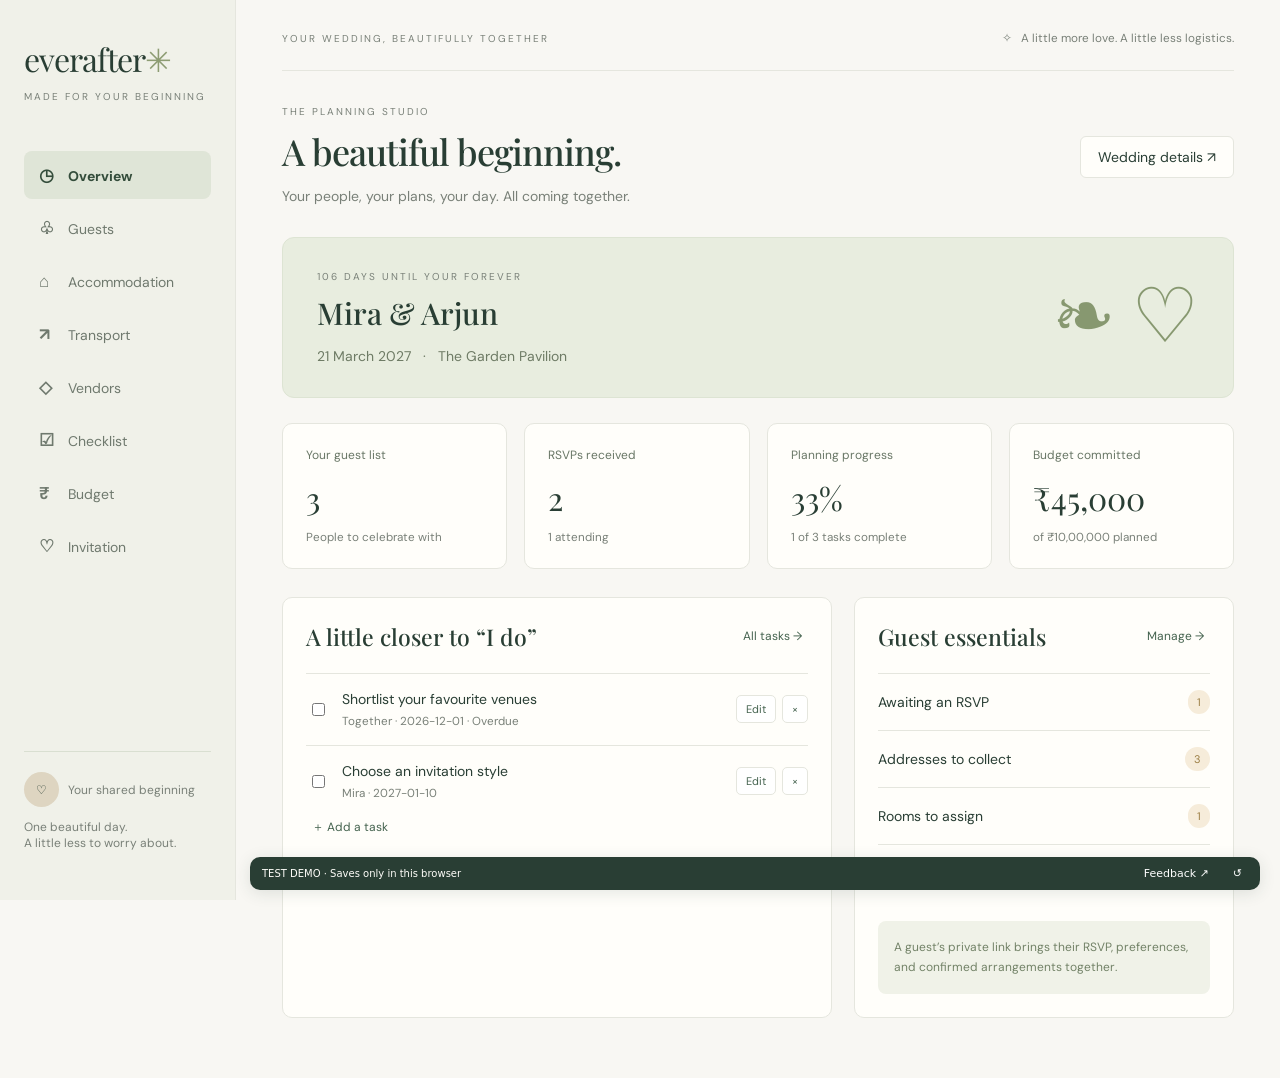
==== docs/index.html @ 46d30b8e "Publish Everafter testing demo, Rust app source, and feedback templates" ====
<!doctype html>
<html lang="en"><head><meta charset="utf-8"><meta name="viewport" content="width=device-width,initial-scale=1"><title>Everafter · A little less planning, a little more us</title>
<style>
@import url('https://fonts.googleapis.com/css2?family=DM+Sans:wght@400;500;600;700&family=Playfair+Display:wght@400;500;600&display=swap');
:root{--bg:#f8f7f3;--ink:#293e34;--muted:#798078;--green:#45634f;--line:#e5e6de;--paper:#fffefa;--peach:#f4e6dc}*{box-sizing:border-box}body{margin:0;background:var(--bg);color:var(--ink);font:14px 'DM Sans',sans-serif}button,input,select,textarea{font:inherit}button{cursor:pointer}aside{width:236px;background:#f0f1e9;position:fixed;inset:0 auto 0 0;padding:37px 24px;display:flex;flex-direction:column;border-right:1px solid var(--line)}.brand{font:32px 'Playfair Display',Georgia,serif;letter-spacing:-1px}.brand span{color:#8d9c73}.tagline{font-size:10px;letter-spacing:2px;text-transform:uppercase;margin:10px 0 43px;color:var(--muted)}nav button{display:block;width:100%;text-align:left;border:0;background:transparent;color:#6f796e;padding:13px 15px;border-radius:8px;margin:5px 0}nav button.active{background:#dfe5d7;color:#344d3b;font-weight:700}nav button b{display:inline-block;width:29px;font-size:17px}.side-bottom{margin-top:auto;border-top:1px solid #d9dfd1;padding-top:20px;font-size:12px;color:var(--muted)}.avatar{display:inline-grid;place-items:center;background:#ded5c1;border-radius:50%;width:35px;height:35px;margin-right:9px;color:var(--ink)}main{margin-left:236px;padding:30px 46px 60px;max-width:1650px}.top{display:flex;justify-content:space-between;align-items:center;border-bottom:1px solid var(--line);padding-bottom:24px;margin-bottom:34px}.eyebrow{font-size:10px;text-transform:uppercase;letter-spacing:2px;color:var(--muted)}.top small{color:var(--muted)}h1,h2,h3{font-family:'Playfair Display',Georgia,serif;font-weight:500}h1{font-size:36px;letter-spacing:-1px;margin:9px 0 10px}h2{font-size:23px;margin:0}h3{font-size:18px;margin:0}.sub{color:var(--muted);line-height:1.7}.heading{display:flex;justify-content:space-between;align-items:center;margin-bottom:28px;gap:16px}.button{border:1px solid var(--line);background:var(--paper);color:var(--ink);padding:11px 17px;border-radius:6px;white-space:nowrap}.primary{background:var(--green);border-color:var(--green);color:white}.hero{background:#e8eddf;border:1px solid #dde4d3;border-radius:12px;padding:32px 34px;display:flex;justify-content:space-between;align-items:center;margin-bottom:25px;overflow:hidden}.hero h2{font-size:30px;margin:10px 0}.hero .art{font-size:76px;color:#879870;line-height:1}.hero p{color:#6e7b65;margin-bottom:0}.stats{display:grid;grid-template-columns:repeat(4,1fr);gap:17px;margin-bottom:28px}.stat,.card{background:var(--paper);border:1px solid var(--line);border-radius:10px;padding:23px}.stat .number{font:32px 'Playfair Display',serif;margin:13px 0 8px}.stat small{color:var(--muted)}.label{font-size:12px;color:#697766}.grid{display:grid;grid-template-columns:1.45fr 1fr;gap:22px}.card-head{display:flex;justify-content:space-between;align-items:center;margin-bottom:21px}.link{border:0;background:none;color:var(--green);font-size:12px}.row{display:flex;gap:12px;align-items:center;padding:16px 0;border-top:1px solid var(--line)}.row:first-child{border-top:0}.row .grow{flex:1}.row small{display:block;color:var(--muted);margin-top:5px}.pill{display:inline-block;font-size:11px;padding:5px 9px;border-radius:20px;background:#eaf0e2;color:#5c724f}.pill.pending{background:#f6ecda;color:#9b7e43}.pill.declined{background:#f4e1dc;color:#a46759}.progress{height:6px;background:#eceee5;border-radius:9px;overflow:hidden;margin:16px 0}.progress i{display:block;height:100%;background:#9caf82}.toolbar{display:flex;gap:10px;flex-wrap:wrap;margin-bottom:20px}.toolbar input{flex:1;min-width:180px}input,select,textarea{border:1px solid #dadfd3;border-radius:5px;background:white;padding:11px;color:var(--ink);width:100%}textarea{min-height:80px}table{width:100%;border-collapse:collapse;text-align:left}th{font-size:10px;letter-spacing:1px;text-transform:uppercase;color:var(--muted);font-weight:500;padding:15px 12px;border-bottom:1px solid var(--line)}td{padding:17px 12px;border-bottom:1px solid var(--line);font-size:13px}td small{display:block;color:var(--muted);margin-top:4px}.table-wrap{overflow:auto}.empty{text-align:center;color:var(--muted);padding:38px 12px;line-height:1.8}.hint{background:#f0f2e8;border-radius:8px;padding:16px;color:#728267;line-height:1.7;font-size:12px;margin-top:20px}.danger{color:#a76455}.actions{display:flex;gap:6px}.actions button{padding:6px 9px;border:1px solid var(--line);border-radius:5px;background:white;color:var(--green);font-size:11px}dialog{border:1px solid var(--line);border-radius:14px;width:560px;max-width:94vw;padding:28px;color:var(--ink)}dialog::backdrop{background:#24372d66;backdrop-filter:blur(3px)}form .fields{display:grid;grid-template-columns:1fr 1fr;gap:16px;margin:24px 0}label{font-size:12px;color:#6f7c6d;display:block}label input,label select,label textarea{margin-top:7px}.wide{grid-column:1/-1}.check{display:flex;align-items:center;gap:8px}.check input{width:auto}.modal-footer{display:flex;justify-content:flex-end;gap:8px}.toast{position:fixed;bottom:24px;right:24px;background:var(--ink);color:white;padding:14px 22px;border-radius:8px;z-index:9;display:none}.invitation{text-align:center;background:#f0e8dc;border:8px double #b9b99c;padding:60px 28px;margin:15px auto;max-width:580px}.invitation h1{font-size:52px}.invitation p{letter-spacing:2px;line-height:2}.guest{max-width:720px;margin:40px auto;padding:24px}.guest h1{text-align:center}.guest .fields{display:grid;gap:18px}.mobile-brand{display:none}@media(max-width:1000px){main{padding:25px}.stats{grid-template-columns:repeat(2,1fr)}.grid{grid-template-columns:1fr}aside{width:195px;padding:30px 15px}main{margin-left:195px}}@media(max-width:700px){aside{position:static;width:100%;padding:20px}.tagline,.side-bottom{display:none}.brand{font-size:28px}nav{display:flex;overflow:auto;margin-top:10px}nav button{width:auto;white-space:nowrap;padding:9px}nav button b{display:none}main{margin:0;padding:22px 16px}.top{display:none}h1{font-size:30px}.hero{padding:23px}.hero .art{display:none}.heading{align-items:flex-start}.stats{gap:10px}.stat{padding:17px}.card{padding:17px}form .fields{grid-template-columns:1fr}.wide{grid-column:auto}}@media print{aside,.top,.heading,.toolbar,.button{display:none}main{margin:0}.invitation{break-inside:avoid}}
.inv-studio{display:grid;grid-template-columns:minmax(280px,.85fr) minmax(340px,1.15fr);gap:22px;align-items:start}.inv-controls{position:sticky;top:20px}.inv-ideas{display:flex;flex-wrap:wrap;gap:7px}.inv-ideas button{border:1px solid #dfe4d6;background:#f5f6ee;color:#637657;border-radius:20px;padding:8px 10px;font-size:11px}.inv-details{padding:16px;background:#f5f4ef;border-radius:8px;margin-top:21px}.inv-details small{display:block;margin-top:7px;color:var(--muted);line-height:1.5}.inv-notice{font-size:12px;line-height:1.6;background:#faf1e1;border-radius:7px;padding:12px}.inv-canvas{min-height:450px;background:radial-gradient(#dce1d2 .8px,transparent .8px),#f3f3ec;background-size:18px 18px;display:flex;flex-direction:column;align-items:center;justify-content:center;text-align:center;border-radius:8px;padding:30px}.inv-canvas h2{font-size:25px;margin-top:17px}.inv-canvas p{color:var(--muted);line-height:1.8;max-width:370px}.inv-preview-actions{display:flex;flex-wrap:wrap;gap:9px;margin-top:20px}.inv-preview a{text-decoration:none}.inv-artwork{display:block;width:100%;max-height:700px;object-fit:contain;background:#f3f2eb}.inv-gallery{display:grid;grid-template-columns:repeat(auto-fill,minmax(145px,1fr));gap:16px}.inv-saved{border:1px solid var(--line);border-radius:8px;overflow:hidden}.inv-saved.selected{border-color:#6b8557;box-shadow:0 0 0 1px #6b8557}.inv-select{width:100%;padding:0;background:white;border:0;text-align:left;color:var(--ink)}.inv-select img,.inv-thumb{width:100%;height:185px;object-fit:contain;background:#f1f0e7}.inv-thumb{display:flex;flex-direction:column;align-items:center;justify-content:center;font-size:35px;color:#9aa68c}.inv-thumb small{font-size:11px;margin-top:12px}.inv-select p{padding:0 12px;line-height:1.6;font-size:12px;display:-webkit-box;-webkit-line-clamp:2;-webkit-box-orient:vertical;overflow:hidden}.inv-saved-footer{display:flex;justify-content:space-between;align-items:center;padding:9px;color:var(--muted);font-size:11px}.button:disabled{opacity:.55;cursor:wait}.inv-orbit{font-size:65px;color:#92a67f;animation:inv-pulse 2s infinite}@keyframes inv-pulse{50%{opacity:.3;transform:scale(.85)}}@media(prefers-reduced-motion:reduce){.inv-orbit{animation:none}}@media(max-width:1100px){.inv-studio{grid-template-columns:1fr}.inv-controls{position:static}.inv-canvas{min-height:360px}}@media print{body:has(#inv-print) *{visibility:hidden}body:has(#inv-print) #inv-print,body:has(#inv-print) #inv-print *{visibility:visible}#inv-print{position:absolute;inset:0;width:100%;height:100%}.inv-artwork{max-height:100%;height:100%;object-fit:contain}.inv-controls,.inv-gallery,.inv-preview-actions{display:none}}
.org-tier-grid{display:grid;grid-template-columns:repeat(auto-fit,minmax(210px,1fr));gap:15px;margin-bottom:20px}.org-tier{text-align:left;color:var(--ink);cursor:pointer;transition:background .15s}.org-tier:hover,.org-tier.chosen{background:#edf1e4;border-color:#9aaf83}.org-tier h3{margin:13px 0 8px;font-size:20px}.org-tier p{font-size:12px;min-height:40px}.org-tier-bottom{display:flex;gap:10px;justify-content:space-between;align-items:center}.org-tier-bottom strong{font-size:22px}.org-tier-bottom strong small{font-size:11px;font-weight:400;color:var(--muted)}.org-tier-bottom .pill{font-size:9px;padding:4px 6px}.org-category-row{display:flex;flex-wrap:wrap;align-items:center;gap:9px;margin:0 0 24px}.org-category-row .eyebrow{margin-right:5px}#org-selection{margin-left:auto;display:flex;align-items:center;gap:6px}@media(max-width:700px){#org-selection{margin-left:0}.org-tier p{min-height:0}}
</style><link rel="stylesheet" href="./mobile.css"></head><body>
<aside><div class="brand">everafter<span>✳</span></div><div class="tagline">Made for your beginning</div><nav id="nav"></nav><div class="side-bottom"><span class="avatar">♡</span>Your shared beginning<br><p>One beautiful day.<br>A little less to worry about.</p></div></aside>
<main><div class="top"><span class="eyebrow">Your wedding, beautifully together</span><small>✧ &nbsp; A little more love. A little less logistics.</small></div><div id="app"></div></main>
<dialog id="modal"><form id="form"><h2 id="modal-title"></h2><div class="fields" id="fields"></div><div class="modal-footer"><button type="button" class="button" onclick="document.querySelector('dialog').close()">Cancel</button><button class="button primary">Save details</button></div></form></dialog><div id="toast" class="toast" role="status"></div>
<script src="./demo-config.js"></script>
<script src="./checklist-templates.js"></script>
<script src="./demo-api.js"></script>
<script src="./invitation.js"></script>
<script src="./organization.js"></script>
<script src="./contacts.js"></script>
<script src="./mobile.js"></script>
<script>
const $=s=>document.querySelector(s), esc=v=>String(v??'').replace(/[&<>"']/g,c=>({'&':'&amp;','<':'&lt;','>':'&gt;','"':'&quot;',"'":'&#39;'}[c]));
let data={guests:[],tasks:[],vendors:[],rides:[],settings:[]},page='Overview',query='',filter='All';
const pages={'Overview':'◷','Guests':'♧','Accommodation':'⌂','Transport':'↗','Vendors':'◇','Checklist':'☑','Budget':'₹','Invitation':'♡'};
const money=n=>new Intl.NumberFormat('en-IN',{style:'currency',currency:'INR',maximumFractionDigits:0}).format(Number(n)||0);
const settings=()=>data.settings[0]||{names:'Your names',date:'',venue:'Your wedding venue',budget:1000000,dress:'Festive attire'};
function toast(t){$('#toast').textContent=t;$('#toast').style.display='block';setTimeout(()=>$('#toast').style.display='none',3500)}
async function api(url,method='GET',body){return window.everafterDemoApi(url,method,body)}
async function load(){data=await api('/api/records');selectedGuests=new Set([...selectedGuests].filter(id=>data.guests.some(g=>g.id===id)));render()}
async function save(kind,record){await api('/api/records/'+kind,'POST',record);if(kind==='categories')categoryFilter='All';if(kind==='tiers')tierFilter='All';await load()}
function go(p){page=p;query='';filter='All';render();document.querySelector('main').scrollTop=0}
function heading(title,sub,action=''){return `<div class="heading"><div><div class="eyebrow">The planning studio</div><h1>${title}</h1><div class="sub">${sub}</div></div>${action}</div>`}
function addButton(kind,label){return `<button class="button primary" onclick="edit('${kind}')">＋ ${label}</button>`}
function empty(t){return `<div class="empty">✧<br>${t}</div>`}
function pill(s){return `<span class="pill ${s==='Pending'||s==='Considering'?'pending':s==='Declined'?'declined':''}">${esc(s||'Pending')}</span>`}
function actions(k,id,extra=''){return `<div class="actions"><button onclick="edit('${k}','${id}')">Edit</button>${extra}<button onclick="del('${k}','${id}')" aria-label="Delete record">×</button></div>`}
function table(head,rows){return `<div class="table-wrap"><table><thead><tr>${head.map(h=>`<th>${h}</th>`).join('')}</tr></thead><tbody>${rows.join('')}</tbody></table>${rows.length?'':empty('Nothing here yet. Add your first details to get started.')}</div>`}
function render(){ $('#nav').innerHTML=Object.entries(pages).map(([p,i])=>`<button class="${page===p?'active':''}" onclick="go('${p}')"><b>${i}</b>${p}</button>`).join(''); const s=settings(),g=data.guests,v=data.vendors,t=data.tasks;let html='';
if(page==='Overview'){const yes=g.filter(x=>x.rsvp==='Attending').length,done=t.filter(x=>x.done).length;const days=s.date?Math.ceil((new Date(s.date+'T00:00:00')-new Date())/86400000):null;html=heading('A beautiful beginning.','Your people, your plans, your day. All coming together.',`<button class="button" onclick="edit('settings')">Wedding details ↗</button>`)+`<div class="hero"><div><div class="eyebrow">${days===null?'Let the planning begin':days>0?days+' days until your forever':'Your wedding celebration'}</div><h2>${esc(s.names)}</h2><p>${s.date?esc(new Date(s.date+'T00:00:00').toLocaleDateString('en-IN',{day:'numeric',month:'long',year:'numeric'})):'Set a date and start your story'} &nbsp; · &nbsp; ${esc(s.venue)}</p></div><div class="art">❧ ♡</div></div><div class="stats">${[['Your guest list',g.length,'People to celebrate with'],['RSVPs received',g.filter(x=>x.rsvp&&x.rsvp!=='Pending').length,yes+' attending'],['Planning progress',t.length?Math.round(done/t.length*100)+'%':'0%',done+' of '+t.length+' tasks complete'],['Budget committed',money(v.reduce((a,x)=>a+Number(x.quote||0),0)),'of '+money(s.budget)+' planned']].map(([l,n,d])=>`<div class="stat"><div class="label">${l}</div><div class="number">${n}</div><small>${d}</small></div>`).join('')}</div><div class="grid"><section class="card"><div class="card-head"><h2>A little closer to “I do”</h2><button class="link" onclick="go('Checklist')">All tasks →</button></div>${t.filter(x=>!x.done).sort((a,b)=>(a.due||'9999').localeCompare(b.due||'9999')).slice(0,4).map(x=>taskRow(x)).join('')||empty('A clear head starts with a checklist.')}<button class="link" onclick="edit('tasks')">＋ Add a task</button></section><section class="card"><div class="card-head"><h2>Guest essentials</h2><button class="link" onclick="go('Guests')">Manage →</button></div>${[['Awaiting an RSVP',g.filter(x=>!x.rsvp||x.rsvp==='Pending').length],['Addresses to collect',g.filter(x=>!x.address).length],['Rooms to assign',g.filter(x=>x.needsHotel&&!x.room).length],['Pickups to confirm',g.filter(x=>x.needsRide&&!x.pickup).length]].map(([l,n])=>`<div class="row"><span class="grow">${l}</span><span class="pill pending">${n}</span></div>`).join('')}<div class="hint">A guest’s private link brings their RSVP, preferences, and confirmed arrangements together.</div></section></div>`;}
if(page==='Guests'){html=guestOrganizationView();}
if(page==='Accommodation'){html=heading('A warm welcome.','Record your bookings and give every guest a place to settle in.')+`<section class="card">${table(['Guest / tier','Needs a room','Hotel','Room',''],g.filter(x=>x.needsHotel||x.hotel).map(x=>`<tr><td>${esc(x.name)}<small>${esc(x.tier)}</small></td><td>${x.needsHotel?'Yes':'No'}</td><td>${esc(x.hotel)||'Unassigned'}</td><td>${esc(x.room)||'—'}</td><td>${actions('guests',x.id)}</td></tr>`))}</section><div class="hint">Add hotel needs in Guests, then enter the confirmed hotel and room. Bookings and payments happen outside this app.</div>`;}
if(page==='Transport'){html=heading('Every arrival, taken care of.','Match arrival requests to your confirmed vehicles.',addButton('rides','Add vehicle'))+`<section class="card"><div class="card-head"><h2>Your vehicles</h2></div>${table(['Vehicle','Driver / contact','Seats','Assigned',''],data.rides.map(x=>{let used=g.filter(a=>a.pickup===x.id).reduce((n,a)=>n+Number(a.passengers||1),0);return `<tr><td>${esc(x.name)}<small>${esc(x.route)}</small></td><td>${esc(x.driver)}<small>${esc(x.phone)}</small></td><td>${esc(x.capacity)}</td><td>${used} / ${esc(x.capacity)}</td><td>${actions('rides',x.id)}</td></tr>`}))}</section><section class="card" style="margin-top:22px"><div class="card-head"><h2>Pickup requests</h2></div>${table(['Guest','Arrival / passengers','Assignment',''],g.filter(x=>x.needsRide).map(x=>`<tr><td>${esc(x.name)}</td><td>${esc(x.arrival)||'Awaiting arrival details'}<small>${esc(x.passengers||1)} passenger(s)</small></td><td>${esc(data.rides.find(r=>r.id===x.pickup)?.name)||'Waiting for assignment'}</td><td><button class="button" onclick="assign('${x.id}')">Assign ride</button></td></tr>`))}</section>`;}
if(page==='Vendors'){html=heading('The people behind the magic.','Keep decisions, commitments, and next steps in one place.',addButton('vendors','Add vendor'))+`<section class="card">${table(['Vendor','Status','Quote / paid','Next action',''],v.map(x=>`<tr><td>${esc(x.name)}<small>${esc(x.category)} · ${esc(x.contact)}</small></td><td>${pill(x.status)}</td><td>${money(x.quote)}<small>${money(x.paid)} paid</small></td><td>${esc(x.next)}<small>${esc(x.due)}</small></td><td>${actions('vendors',x.id)}</td></tr>`))}</section><div class="hint">Record vendor-confirmed lead times and decision criteria in each vendor’s notes. Due dates appear here; external notifications and lead-time research are not connected.</div>`;}
if(page==='Checklist'){html=heading('One thing at a time.','Small steps toward a day you’ll always remember.',`<div class="actions"><button class="button" onclick="edit('settings')">Wedding style</button>${addButton('tasks','Add task')}</div>`)+`<section class="card" style="margin-bottom:20px;background:#eaf0e2"><div class="eyebrow">Your celebration, your way</div><h2 style="margin:10px 0">${esc(s.weddingKind&&s.weddingKind!=='Choose later'?s.weddingKind+' wedding checklist':'Start with your wedding style')}</h2><p class="sub">${s.weddingKind&&s.weddingKind!=='Choose later'?'Your starter tasks are ready. Edit, assign, or remove them to suit your celebration. Tasks from earlier styles stay until you remove them.':'Choose a religion, civil ceremony, interfaith celebration, or custom style in Wedding details. Your basic checklist will be added automatically.'}</p>${s.customs?`<p class="sub">Your customs: ${esc(s.customs)}</p>`:''}<button class="link" onclick="edit('settings')">${s.weddingKind&&s.weddingKind!=='Choose later'?'Update wedding style →':'Choose your wedding style →'}</button></section><section class="card">${t.slice().sort((a,b)=>Number(a.done)-Number(b.done)||(a.due||'9999').localeCompare(b.due||'9999')).map(taskRow).join('')||empty('Your plans start here. Add a task and give it an owner.')}</section>`;}
if(page==='Budget'){let total=v.reduce((a,x)=>a+Number(x.quote||0),0),paid=v.reduce((a,x)=>a+Number(x.paid||0),0);html=heading('Room for what matters.','A clear view of your commitments and remaining payments.',`<button class="button" onclick="edit('settings')">Set budget</button>`)+`<div class="stats">${[['Planned',s.budget],['Committed',total],['Paid',paid],['Uncommitted',Number(s.budget)-total]].map(([l,n])=>`<div class="stat"><div class="label">${l}</div><div class="number">${money(n)}</div></div>`).join('')}</div><section class="card">${table(['Vendor','Quoted cost','Paid','Remaining','Due date'],v.map(x=>`<tr><td>${esc(x.name)}</td><td>${money(x.quote)}</td><td>${money(x.paid)}</td><td>${money(Number(x.quote||0)-Number(x.paid||0))}</td><td>${esc(x.due)||'—'}</td></tr>`))}</section>`;}
if(page==='Invitation'){html=invitationView();}
$('#app').innerHTML=mobileContent(page,html);if(page==='Invitation')initInvitations();}
function taskRow(x){return `<div class="row"><input type="checkbox" style="width:17px" aria-label="Complete ${esc(x.name)}" ${x.done?'checked':''} onchange="toggleTask('${x.id}',this.checked)"><div class="grow" style="${x.done?'text-decoration:line-through;opacity:.6':''}">${esc(x.name)}<small>${esc(x.owner||'Unassigned')} · ${esc(x.due||'No due date')}${x.due&&x.due<new Date().toISOString().slice(0,10)&&!x.done?' · Overdue':''}</small></div>${actions('tasks',x.id)}</div>`}
function guestTable(rows){return organizationGuestTable(rows)}
function renderRows(){$('#guest-table').innerHTML=guestTable(organizedGuests());$('#org-selection').innerHTML=selectionToolbar()}

const schemas={categories:[['name','Category name','text',true],['description','Description','textarea']],tiers:[['name','Tier name','text',true],['rank','Priority (1 is highest)','number',true],['description','Who belongs here','textarea'],['hotelSupport','Offer accommodation','check'],['travelSupport','Offer transport support','check']],guests:[['name','Full name','text',true],['phone','Phone'],['email','Email','email'],['category','Relationship category',['']],['side','Wedding side',['','Bride','Groom','Partner 1','Partner 2','Shared']],['tier','Private tier',['']],['rsvp','RSVP',['Pending','Attending','Declined']],['meal','Meal',['Unspecified','Vegetarian','Non-vegetarian','Vegan','Other']],['delivery','Invitation / basket',['Not sent','Invitation sent','Basket sent','Both sent']],['address','Mailing address','textarea'],['needsHotel','Needs accommodation','check'],['needsRide','Needs pickup','check'],['hotel','Confirmed hotel'],['room','Room number'],['arrival','Arrival date, time and location'],['passengers','Passengers','number'],['notes','Private notes','textarea']],tasks:[['name','Task','text',true],['owner','Owner'],['due','Due date','date'],['notes','Notes / dependencies','textarea']],vendors:[['name','Vendor name','text',true],['category','Category'],['contact','Contact'],['status','Status',['Considering','Awaiting confirmation','Confirmed','Declined']],['quote','Quoted cost (INR)','number'],['paid','Paid (INR)','number'],['due','Next deadline / payment date','date'],['next','Next action'],['notes','Decision criteria / confirmed lead time','textarea']],rides:[['name','Vehicle / pickup label','text',true],['driver','Driver name'],['phone','Driver contact'],['capacity','Passenger capacity','number',true],['route','Route, pickup date and time']],settings:[['weddingKind','Religion / wedding style',['Choose later','Civil / secular','Hindu','Muslim / Nikah','Christian','Sikh / Anand Karaj','Jewish','Buddhist','Jain','Interfaith / multicultural','Custom ceremony']],['customs','Additional customs or wedding style','textarea'],['names','Couple’s names','text',true],['date','Wedding date','date'],['venue','Venue'],['time','Ceremony time'],['dress','Dress code'],['budget','Total budget (INR)','number']]};
function fields(schema,record){return schema.map(([key,label,type='text',required])=>`<label class="${type==='textarea'?'wide':''} ${type==='check'?'check':''}">${type==='check'?`<input name="${key}" type="checkbox" ${record[key]?'checked':''}>${label}`:`${label}${Array.isArray(type)?`<select name="${key}">${type.map(v=>`<option ${record[key]===v?'selected':''}>${esc(v)}</option>`).join('')}</select>`:type==='textarea'?`<textarea name="${key}">${esc(record[key])}</textarea>`:`<input name="${key}" type="${type}" ${type==='number'?'min="0" step="1"':''} ${required?'required':''} value="${esc(record[key])}">`}`}</label>`).join('')}
function edit(kind,id){$('#form button[type="submit"], #form button:not([type])').textContent='Save details';if(kind==='guests'){schemas.guests.find(f=>f[0]==='category')[2]=['',...groupList('categories').map(g=>g.name)];schemas.guests.find(f=>f[0]==='tier')[2]=['',...groupList('tiers').map(g=>g.name)];}const old=kind==='settings'?settings():data[kind].find(x=>x.id===id)||{};$('#modal-title').textContent=kind==='settings'?'Your wedding details':(id?'Edit ':'Add ')+({guests:'guest',tasks:'task',vendors:'vendor',rides:'vehicle',categories:'category',tiers:'tier'}[kind]);$('#fields').innerHTML=fields(schemas[kind],old)+(kind==='settings'?'<div class="wide hint">Choose a wedding style to automatically add an editable starter checklist. Changing styles adds suggestions and keeps existing tasks. Dates are suggested planning targets based on the wedding date when added; you can change them. Customs vary—keep only what fits your celebration.</div>':'');$('#form').onsubmit=async e=>{e.preventDefault();const record={...old},fd=new FormData(e.target);for(const [key,,type]of schemas[kind])record[key]=type==='check'?fd.has(key):type==='number'?Number(fd.get(key)):fd.get(key);try{if(kind==='guests'&&record.categoryReview==='suggested')record.categoryReview='confirmed';if(kind==='rides'&&record.capacity<1)throw Error('A vehicle needs at least one seat.');await save(kind,record);$('#modal').close();toast(kind==='settings'?'Wedding details and starter checklist saved':'Details saved')}catch(e){toast(e.message)}};$('#modal').showModal()}
async function toggleTask(id,done){try{await save('tasks',{...data.tasks.find(x=>x.id===id),done})}catch(e){toast(e.message)}}
async function del(kind,id){if(!confirm('Delete this record?'))return;try{if(kind==='rides'&&data.guests.some(g=>g.pickup===id))throw Error('Reassign guests before deleting this vehicle.');await api('/api/records/'+kind+'/'+id,'DELETE');await load()}catch(e){toast(e.message)}}
async function copyLink(){toast('Private guest links need the Rust server and are unavailable in this browser-only demo.')}
function assign(id){const g=data.guests.find(x=>x.id===id);$('#modal-title').textContent='Assign a confirmed pickup';$('#fields').innerHTML=`<label class="wide">Vehicle<select name="pickup"><option value="">Waiting / unassigned</option>${data.rides.map(r=>`<option value="${r.id}" ${g.pickup===r.id?'selected':''}>${esc(r.name)} · ${esc(r.route)} · ${esc(r.capacity)} seats</option>`).join('')}</select></label>`;$('#form').onsubmit=async e=>{e.preventDefault();try{const id=new FormData(e.target).get('pickup'),r=data.rides.find(x=>x.id===id);if(r){const used=data.guests.filter(x=>x.id!==g.id&&x.pickup===id).reduce((a,x)=>a+Number(x.passengers||1),0);if(used+Number(g.passengers||1)>Number(r.capacity))throw Error('This vehicle does not have enough seats.');}await save('guests',{...g,pickup:id,driver:r?`${r.driver||''} ${r.phone||''} · ${r.route||''}`:''});$('#modal').close();toast('Pickup assignment saved')}catch(e){toast(e.message)}};$('#modal').showModal()}
function parseCSV(text){const rows=[];let row=[],value='',quote=false;for(let i=0;i<text.length;i++){const c=text[i];if(c==='"'){if(quote&&text[i+1]==='"'){value+='"';i++}else quote=!quote}else if(c===','&&!quote){row.push(value);value=''}else if((c==='\n'||c==='\r')&&!quote){if(c==='\r'&&text[i+1]==='\n')i++;row.push(value);if(row.some(x=>x.trim()))rows.push(row);row=[];value=''}else value+=c}if(quote)throw Error('Unclosed quote in CSV');row.push(value);if(row.some(x=>x.trim()))rows.push(row);return rows}
async function importGuests(file){if(!file)return;try{const rows=parseCSV((await file.text()).replace(/^\uFEFF/,'')),head=rows.shift()?.map(x=>x.trim().toLowerCase());if(!head?.includes('name'))throw Error('CSV needs a name column.');let n=0;for(const row of rows){let record={rsvp:'Pending'};head.forEach((key,i)=>{if(['name','phone','email','tier','category','side'].includes(key))record[key]=row[i]||''});if(record.name?.trim()){await api('/api/records/guests','POST',record);n++}}await load();toast(n+' guests imported')}catch(e){await load();toast(e.message)}}
function exportGuests(){const keys=['name','phone','email','category','side','tier','rsvp','meal','address','hotel','room','delivery'];const cell=v=>'"'+String(v??'').replace(/^[=+@-]/,"'$&").replace(/"/g,'""')+'"';const text=[keys.join(','),...data.guests.map(g=>keys.map(k=>cell(g[k])).join(','))].join('\r\n');const a=document.createElement('a');a.href=URL.createObjectURL(new Blob(['\uFEFF'+text],{type:'text/csv'}));a.download='wedding-guests.csv';a.click();setTimeout(()=>URL.revokeObjectURL(a.href),1000)}
async function guestPage(token){document.querySelector('aside').remove();document.querySelector('main').style.display='none';const root=document.createElement('div');root.className='guest';document.body.append(root);try{const g=await api('/api/guest/'+token);root.innerHTML=`<div class="eyebrow" style="text-align:center">Everafter · You’re part of our story</div><h1>We can’t wait to see you,<br>${esc(g.name)}.</h1><p class="sub" style="text-align:center">Your RSVP and the details for a comfortable celebration.</p><section class="card"><h2>Your arrangements</h2><p>Hotel: ${esc(g.hotel)||'Details to follow'} · Room: ${esc(g.room)||'To be assigned'}</p><p>Pickup: ${esc(g.driver)||'No confirmed pickup yet'}</p></section><form id="guest-form" class="card" style="margin-top:20px"><h2>A few details from you</h2><div class="fields" style="margin:22px 0">${fields([['rsvp','Will you join us?',['Pending','Attending','Declined']],['meal','Meal preference',['Unspecified','Vegetarian','Non-vegetarian','Vegan','Other']],['address','Mailing address (optional)','textarea'],['needsHotel','I need accommodation','check'],['needsRide','I need a pickup','check'],['arrival','Arrival date, time and airport / station'],['passengers','Passengers','number']],g)}</div><button class="button primary">Save my response</button><p class="sub">Your hosts can view these details. Keep this private link to yourself.</p></form>`;$('#guest-form').onsubmit=async e=>{e.preventDefault();const fd=new FormData(e.target),body=Object.fromEntries(fd);body.needsHotel=fd.has('needsHotel');body.needsRide=fd.has('needsRide');try{await api('/api/guest/'+token,'POST',body);toast('Thank you! Your response has been saved.')}catch(e){toast(e.message)}}}catch(e){root.textContent=e.message}}
if(location.pathname.startsWith('/guest/'))guestPage(location.pathname.split('/')[2]);else load().catch(e=>{$('#app').innerHTML=empty('Could not connect to the Rust server. '+esc(e.message))});
</script></body></html>
---- docs/mobile.css ----
/* Compact app layout: primary actions stay visible, detail screens remain one tap away. */
#app-bottom-nav{display:none}
@media(max-width:700px){
html,body{height:100%;overflow:hidden}body{font-family:'DM Sans',system-ui,sans-serif;background:#f6f7f2}aside{position:fixed;top:0;left:0;right:0;height:57px;width:auto;display:flex;justify-content:center;align-items:center;padding:9px 20px;background:#f6f7f2;border:0;z-index:4}.brand{font-size:25px;letter-spacing:-1px}aside nav,.tagline,.side-bottom{display:none!important}main{position:fixed;top:57px;bottom:calc(72px + env(safe-area-inset-bottom));left:0;right:0;max-width:none;margin:0;padding:15px 20px 24px;overflow-y:auto;overscroll-behavior:contain;-webkit-overflow-scrolling:touch}.top{display:none}#app-bottom-nav{position:fixed;bottom:0;left:0;right:0;height:calc(72px + env(safe-area-inset-bottom));padding:9px 9px calc(8px + env(safe-area-inset-bottom));display:grid;grid-template-columns:repeat(5,1fr);margin:0;background:#fffefa;border-top:1px solid #e4e8dd;z-index:5}#app-bottom-nav button{display:flex;flex-direction:column;justify-content:center;align-items:center;gap:5px;min-width:0;width:auto;margin:0;padding:5px 0;background:none;border:0;border-radius:12px;color:#8b948a;font-size:10px;font-weight:600}#app-bottom-nav button.selected{color:#365743;background:#ecf1e5}button,input,select{touch-action:manipulation}input,select,textarea{font-size:16px;min-width:0}.button{padding:10px 13px;border-radius:10px;font-size:12px}.heading{margin:0 0 18px;gap:10px}.heading h1{font:600 24px 'DM Sans',sans-serif;letter-spacing:-.8px;margin:0 0 5px}.heading .eyebrow{display:none}.heading .sub{font-size:12px;line-height:1.5}.heading .actions{flex-wrap:wrap;justify-content:end}.heading .actions button{padding:9px}.hint{font-size:11px;padding:12px}.card{border-radius:13px;padding:15px}h2{font:600 16px 'DM Sans',sans-serif;letter-spacing:-.3px}h3{font:600 15px 'DM Sans',sans-serif}.phone-title{display:flex;align-items:center;justify-content:space-between;gap:12px;margin-bottom:18px}.phone-title h1{font:600 27px 'DM Sans',sans-serif;letter-spacing:-1px;margin:0}.phone-greeting{display:flex;justify-content:space-between;align-items:center;margin-bottom:12px}.phone-greeting>span{font-size:9px;letter-spacing:1.7px;color:#8b9388}.phone-greeting button{border:1px solid #e0e5d9;border-radius:50%;background:#fffefa;width:31px;height:31px;color:#61765c;font-size:16px}.phone-wedding{background:linear-gradient(115deg,#e4ebd8,#f0f2e6);border-radius:18px;padding:20px;display:flex;justify-content:space-between;align-items:center;min-height:123px}.phone-wedding small{font-size:9px;letter-spacing:1.7px;color:#7c8b71}.phone-wedding h1{font-size:29px;margin:8px 0;letter-spacing:-.7px}.phone-wedding p{font-size:11px;color:#6f7c65;line-height:1.5;margin:0}.phone-wedding p span{padding:0 5px}.phone-heart{font-size:43px;color:#93a47c;margin-left:12px}.phone-metrics{display:grid;grid-template-columns:repeat(3,1fr);padding:15px 0;margin:4px 0 2px}.phone-metrics button{display:flex;flex-direction:column;gap:5px;align-items:center;border:0;border-right:1px solid #e0e5d9;background:transparent;color:var(--ink)}.phone-metrics button:last-child{border:0}.phone-metrics strong{font-size:23px;font-weight:600;letter-spacing:-1px}.phone-metrics strong small{font-size:13px;font-weight:400;color:#8a9484}.phone-metrics button>span{font-size:10px;color:#88917f}.phone-section-title{display:flex;justify-content:space-between;align-items:center;margin:17px 0 10px}.phone-section-title button{font-size:11px;border:0;background:none;color:#658056}.phone-task-list{background:#fffefa;border:1px solid #e5e8dd;border-radius:13px;padding:0 13px}.phone-task{display:flex;gap:11px;align-items:center;padding:13px 0;border-bottom:1px solid #eceee5}.phone-task:last-child{border:0}.phone-task input{width:18px;min-width:18px;height:18px;accent-color:#45634f;padding:0}.phone-task button{flex:1;min-width:0;text-align:left;border:0;background:none;padding:0;color:var(--ink)}.phone-task strong{font-size:12px;font-weight:500;line-height:1.5;display:-webkit-box;-webkit-line-clamp:2;-webkit-box-orient:vertical;overflow:hidden}.phone-task small{display:block;font-size:10px;color:#8a9384;margin-top:4px}.phone-shortcuts{display:grid;grid-template-columns:repeat(3,1fr);gap:8px}.phone-shortcuts button{border:1px solid #e3e7da;border-radius:12px;padding:11px 4px;background:#fffefa;font-size:10px;color:#596d50;display:flex;flex-direction:column;gap:7px;align-items:center}.phone-shortcuts span{font-size:21px;color:#7c9468}.phone-budget{display:flex;justify-content:space-between;align-items:center;gap:8px;width:100%;border:0;background:#ecefe3;border-radius:12px;text-align:left;color:#7c8971;padding:12px 14px;margin-top:15px;font-size:10px}.phone-budget strong{font-size:17px;font-weight:600;color:#455d3c;display:block;margin-top:3px}.phone-budget small{font-size:10px;text-align:right}.phone-tabs{display:grid;grid-template-columns:1fr 1fr;background:#e9eddf;padding:4px;border-radius:11px;margin-bottom:17px}.phone-tabs button{border:0;border-radius:8px;background:none;padding:9px 6px;font-size:12px;color:#7e8c73}.phone-tabs button.selected{background:#fffefa;color:#3a563f;box-shadow:0 1px 3px #344d3b10;font-weight:600}.phone-tabs span{font-size:10px;opacity:.65;margin-left:5px}.phone-guest-search{display:flex;gap:9px;margin-bottom:12px}.phone-guest-search input{background:#fffefa;border-radius:10px;font-size:13px;min-width:0}.phone-guest-search button{width:44px;min-width:44px;border:1px solid #dfe5d6;background:#e8eedd;border-radius:10px;font-size:23px;color:#587447}.phone-filters{border-bottom:1px solid #e2e7d8;padding:0 0 10px;margin-bottom:9px}.phone-filters summary{font-size:11px;color:#6c7d60;padding:3px 0;cursor:pointer}.phone-filters summary span{float:right;color:#99a08f}.phone-filters>div{display:grid;grid-template-columns:1fr 1fr;gap:8px;padding-top:10px}.phone-filters select{font-size:12px;padding:8px}.phone-filters label{grid-column:1/-1}.phone-guest-tools{display:flex;gap:7px;margin:10px 0 15px}.phone-guest-tools button{border:1px solid #e0e5d7;border-radius:8px;background:#fffefa;padding:8px 11px;color:#607652;font-size:11px}.phone-guest-tools button:disabled{opacity:.4}.phone-empty{text-align:center;padding:35px 12px;background:#fffefa;border:1px dashed #dae2cf;border-radius:16px}.phone-empty>div{font-size:40px;color:#9cad89;margin-bottom:15px}.phone-empty h2{font-size:19px}.phone-empty p{font-size:12px;color:#98a08e;line-height:1.8;margin-bottom:20px}.phone-person{display:flex;align-items:center;gap:9px;padding:13px 0;border-bottom:1px solid #e3e7dc}.phone-person>input{width:15px;height:15px;accent-color:#45634f}.phone-initial{display:grid;place-items:center;border-radius:50%;width:32px;height:32px;background:#e7ecdd;color:#7b9168;font-size:13px}.phone-person-main{flex:1;min-width:0;text-align:left;border:0;background:none;color:var(--ink);padding:0}.phone-person-main strong{font-size:13px}.phone-person-main small{display:block;font-size:9px;color:#87957b;margin-top:5px}.phone-rsvp{border:0;background:none;padding:0}.phone-rsvp .pill{font-size:9px}.phone-tier{display:flex;align-items:center;gap:12px;width:100%;text-align:left;border:1px solid #e0e5d7;background:#fffefa;border-radius:12px;padding:16px 12px;margin-bottom:9px;color:#4e6545}.phone-tier-number{display:grid;place-items:center;background:#eaf0df;border-radius:10px;width:33px;height:36px;font-size:17px}.phone-tier>span:nth-child(2){flex:1}.phone-tier strong{font-size:12px}.phone-tier small{display:block;font-size:10px;color:#9aa38e;margin-top:6px}.phone-tier b{font-weight:500;font-size:22px}.phone-category-grid{display:grid;grid-template-columns:1fr 1fr;gap:8px}.phone-category-grid button{display:flex;justify-content:space-between;border:1px solid #e1e6d8;border-radius:10px;padding:13px 12px;color:#6b805d;background:#fffefa;font-size:12px}.phone-style{display:flex;justify-content:space-between;align-items:center;width:100%;border:0;background:#e8eedd;border-radius:12px;padding:14px;text-align:left;color:#4d6642}.phone-style strong{font-size:12px}.phone-style small{display:block;font-size:10px;color:#879776;margin-top:5px}.phone-more{margin-top:22px}.phone-more>button{display:flex;align-items:center;gap:13px;background:#fffefa;border:1px solid #e4e8dc;border-radius:13px;padding:17px 14px;width:100%;text-align:left;color:#58744a;margin-bottom:10px}.phone-more>button>span{display:grid;place-items:center;width:36px;height:38px;background:#edf1e3;border-radius:10px;font-size:23px}.phone-more button div{flex:1}.phone-more strong{font-size:13px}.phone-more small{display:block;margin-top:5px;font-size:10px;color:#91a080}.phone-more b{font-size:22px;font-weight:400}.stats{gap:8px;margin-bottom:17px}.stat{padding:13px}.stat .number{font:600 23px 'DM Sans',sans-serif;margin:8px 0}.stat small{font-size:10px}dialog{padding:22px 18px;max-width:100vw;width:100%;max-height:88dvh;border-radius:20px 20px 0 0;margin:auto 0 0;overflow-y:auto;bottom:0;top:auto}.modal-footer{position:sticky;bottom:-22px;background:#fffefa;padding:14px 0;margin:0 -1px -8px}.toast{bottom:90px;left:20px;right:20px;text-align:center;font-size:12px}.inv-canvas{min-height:240px}.inv-controls{position:static}.inv-controls textarea{min-height:110px!important}.inv-studio{gap:15px}.inv-gallery{grid-template-columns:1fr 1fr}.table-wrap th,.table-wrap td{padding:12px 8px;font-size:11px}
}
@media print{#app-bottom-nav{display:none!important}html,body{overflow:visible}main{position:static;overflow:visible}}

@media(max-width:700px){.phone-person-menu{border:0;background:none;color:#7a8e6b;font-size:23px;padding:5px}.phone-record-actions{display:flex;justify-content:space-between;align-items:center;gap:8px}.phone-invitation>.heading{margin-top:15px}.phone-invitation[data-tab="design"] .inv-preview,.phone-invitation[data-tab="design"]>section.card{display:none}.phone-invitation[data-tab="preview"] .inv-controls,.phone-invitation[data-tab="preview"]>section.card{display:none}.phone-invitation[data-tab="gallery"] .inv-studio{display:none}.phone-invitation .inv-artwork{max-height:52dvh}.phone-invitation .inv-canvas{min-height:40dvh}}
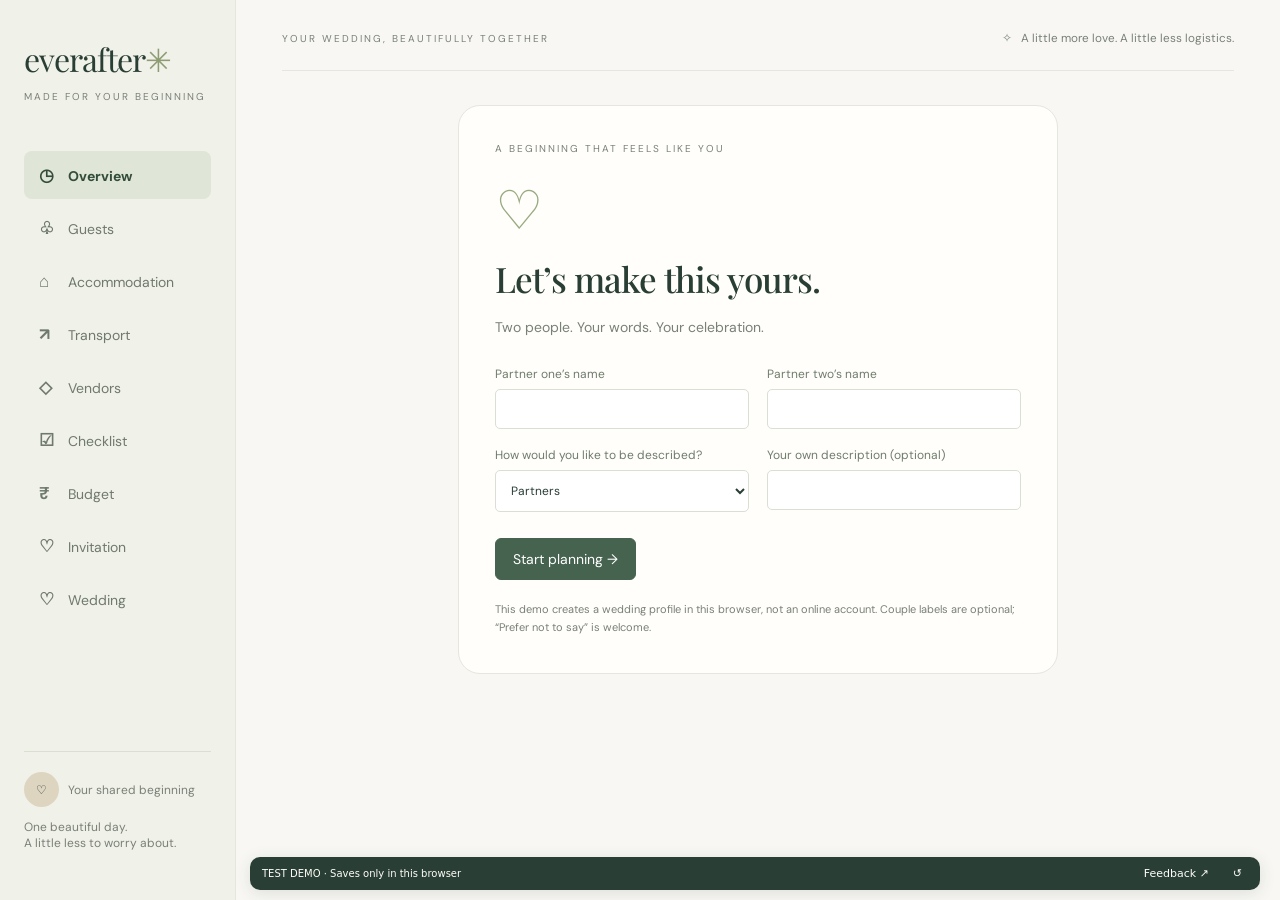
==== commit df16ab9f: "Revise onboarding, wedding events, dependencies, guest controls, budgets and logistics" ====
--- a/docs/index.html
+++ b/docs/index.html
@@ -5,17 +5,19 @@
 :root{--bg:#f8f7f3;--ink:#293e34;--muted:#798078;--green:#45634f;--line:#e5e6de;--paper:#fffefa;--peach:#f4e6dc}*{box-sizing:border-box}body{margin:0;background:var(--bg);color:var(--ink);font:14px 'DM Sans',sans-serif}button,input,select,textarea{font:inherit}button{cursor:pointer}aside{width:236px;background:#f0f1e9;position:fixed;inset:0 auto 0 0;padding:37px 24px;display:flex;flex-direction:column;border-right:1px solid var(--line)}.brand{font:32px 'Playfair Display',Georgia,serif;letter-spacing:-1px}.brand span{color:#8d9c73}.tagline{font-size:10px;letter-spacing:2px;text-transform:uppercase;margin:10px 0 43px;color:var(--muted)}nav button{display:block;width:100%;text-align:left;border:0;background:transparent;color:#6f796e;padding:13px 15px;border-radius:8px;margin:5px 0}nav button.active{background:#dfe5d7;color:#344d3b;font-weight:700}nav button b{display:inline-block;width:29px;font-size:17px}.side-bottom{margin-top:auto;border-top:1px solid #d9dfd1;padding-top:20px;font-size:12px;color:var(--muted)}.avatar{display:inline-grid;place-items:center;background:#ded5c1;border-radius:50%;width:35px;height:35px;margin-right:9px;color:var(--ink)}main{margin-left:236px;padding:30px 46px 60px;max-width:1650px}.top{display:flex;justify-content:space-between;align-items:center;border-bottom:1px solid var(--line);padding-bottom:24px;margin-bottom:34px}.eyebrow{font-size:10px;text-transform:uppercase;letter-spacing:2px;color:var(--muted)}.top small{color:var(--muted)}h1,h2,h3{font-family:'Playfair Display',Georgia,serif;font-weight:500}h1{font-size:36px;letter-spacing:-1px;margin:9px 0 10px}h2{font-size:23px;margin:0}h3{font-size:18px;margin:0}.sub{color:var(--muted);line-height:1.7}.heading{display:flex;justify-content:space-between;align-items:center;margin-bottom:28px;gap:16px}.button{border:1px solid var(--line);background:var(--paper);color:var(--ink);padding:11px 17px;border-radius:6px;white-space:nowrap}.primary{background:var(--green);border-color:var(--green);color:white}.hero{background:#e8eddf;border:1px solid #dde4d3;border-radius:12px;padding:32px 34px;display:flex;justify-content:space-between;align-items:center;margin-bottom:25px;overflow:hidden}.hero h2{font-size:30px;margin:10px 0}.hero .art{font-size:76px;color:#879870;line-height:1}.hero p{color:#6e7b65;margin-bottom:0}.stats{display:grid;grid-template-columns:repeat(4,1fr);gap:17px;margin-bottom:28px}.stat,.card{background:var(--paper);border:1px solid var(--line);border-radius:10px;padding:23px}.stat .number{font:32px 'Playfair Display',serif;margin:13px 0 8px}.stat small{color:var(--muted)}.label{font-size:12px;color:#697766}.grid{display:grid;grid-template-columns:1.45fr 1fr;gap:22px}.card-head{display:flex;justify-content:space-between;align-items:center;margin-bottom:21px}.link{border:0;background:none;color:var(--green);font-size:12px}.row{display:flex;gap:12px;align-items:center;padding:16px 0;border-top:1px solid var(--line)}.row:first-child{border-top:0}.row .grow{flex:1}.row small{display:block;color:var(--muted);margin-top:5px}.pill{display:inline-block;font-size:11px;padding:5px 9px;border-radius:20px;background:#eaf0e2;color:#5c724f}.pill.pending{background:#f6ecda;color:#9b7e43}.pill.declined{background:#f4e1dc;color:#a46759}.progress{height:6px;background:#eceee5;border-radius:9px;overflow:hidden;margin:16px 0}.progress i{display:block;height:100%;background:#9caf82}.toolbar{display:flex;gap:10px;flex-wrap:wrap;margin-bottom:20px}.toolbar input{flex:1;min-width:180px}input,select,textarea{border:1px solid #dadfd3;border-radius:5px;background:white;padding:11px;color:var(--ink);width:100%}textarea{min-height:80px}table{width:100%;border-collapse:collapse;text-align:left}th{font-size:10px;letter-spacing:1px;text-transform:uppercase;color:var(--muted);font-weight:500;padding:15px 12px;border-bottom:1px solid var(--line)}td{padding:17px 12px;border-bottom:1px solid var(--line);font-size:13px}td small{display:block;color:var(--muted);margin-top:4px}.table-wrap{overflow:auto}.empty{text-align:center;color:var(--muted);padding:38px 12px;line-height:1.8}.hint{background:#f0f2e8;border-radius:8px;padding:16px;color:#728267;line-height:1.7;font-size:12px;margin-top:20px}.danger{color:#a76455}.actions{display:flex;gap:6px}.actions button{padding:6px 9px;border:1px solid var(--line);border-radius:5px;background:white;color:var(--green);font-size:11px}dialog{border:1px solid var(--line);border-radius:14px;width:560px;max-width:94vw;padding:28px;color:var(--ink)}dialog::backdrop{background:#24372d66;backdrop-filter:blur(3px)}form .fields{display:grid;grid-template-columns:1fr 1fr;gap:16px;margin:24px 0}label{font-size:12px;color:#6f7c6d;display:block}label input,label select,label textarea{margin-top:7px}.wide{grid-column:1/-1}.check{display:flex;align-items:center;gap:8px}.check input{width:auto}.modal-footer{display:flex;justify-content:flex-end;gap:8px}.toast{position:fixed;bottom:24px;right:24px;background:var(--ink);color:white;padding:14px 22px;border-radius:8px;z-index:9;display:none}.invitation{text-align:center;background:#f0e8dc;border:8px double #b9b99c;padding:60px 28px;margin:15px auto;max-width:580px}.invitation h1{font-size:52px}.invitation p{letter-spacing:2px;line-height:2}.guest{max-width:720px;margin:40px auto;padding:24px}.guest h1{text-align:center}.guest .fields{display:grid;gap:18px}.mobile-brand{display:none}@media(max-width:1000px){main{padding:25px}.stats{grid-template-columns:repeat(2,1fr)}.grid{grid-template-columns:1fr}aside{width:195px;padding:30px 15px}main{margin-left:195px}}@media(max-width:700px){aside{position:static;width:100%;padding:20px}.tagline,.side-bottom{display:none}.brand{font-size:28px}nav{display:flex;overflow:auto;margin-top:10px}nav button{width:auto;white-space:nowrap;padding:9px}nav button b{display:none}main{margin:0;padding:22px 16px}.top{display:none}h1{font-size:30px}.hero{padding:23px}.hero .art{display:none}.heading{align-items:flex-start}.stats{gap:10px}.stat{padding:17px}.card{padding:17px}form .fields{grid-template-columns:1fr}.wide{grid-column:auto}}@media print{aside,.top,.heading,.toolbar,.button{display:none}main{margin:0}.invitation{break-inside:avoid}}
 .inv-studio{display:grid;grid-template-columns:minmax(280px,.85fr) minmax(340px,1.15fr);gap:22px;align-items:start}.inv-controls{position:sticky;top:20px}.inv-ideas{display:flex;flex-wrap:wrap;gap:7px}.inv-ideas button{border:1px solid #dfe4d6;background:#f5f6ee;color:#637657;border-radius:20px;padding:8px 10px;font-size:11px}.inv-details{padding:16px;background:#f5f4ef;border-radius:8px;margin-top:21px}.inv-details small{display:block;margin-top:7px;color:var(--muted);line-height:1.5}.inv-notice{font-size:12px;line-height:1.6;background:#faf1e1;border-radius:7px;padding:12px}.inv-canvas{min-height:450px;background:radial-gradient(#dce1d2 .8px,transparent .8px),#f3f3ec;background-size:18px 18px;display:flex;flex-direction:column;align-items:center;justify-content:center;text-align:center;border-radius:8px;padding:30px}.inv-canvas h2{font-size:25px;margin-top:17px}.inv-canvas p{color:var(--muted);line-height:1.8;max-width:370px}.inv-preview-actions{display:flex;flex-wrap:wrap;gap:9px;margin-top:20px}.inv-preview a{text-decoration:none}.inv-artwork{display:block;width:100%;max-height:700px;object-fit:contain;background:#f3f2eb}.inv-gallery{display:grid;grid-template-columns:repeat(auto-fill,minmax(145px,1fr));gap:16px}.inv-saved{border:1px solid var(--line);border-radius:8px;overflow:hidden}.inv-saved.selected{border-color:#6b8557;box-shadow:0 0 0 1px #6b8557}.inv-select{width:100%;padding:0;background:white;border:0;text-align:left;color:var(--ink)}.inv-select img,.inv-thumb{width:100%;height:185px;object-fit:contain;background:#f1f0e7}.inv-thumb{display:flex;flex-direction:column;align-items:center;justify-content:center;font-size:35px;color:#9aa68c}.inv-thumb small{font-size:11px;margin-top:12px}.inv-select p{padding:0 12px;line-height:1.6;font-size:12px;display:-webkit-box;-webkit-line-clamp:2;-webkit-box-orient:vertical;overflow:hidden}.inv-saved-footer{display:flex;justify-content:space-between;align-items:center;padding:9px;color:var(--muted);font-size:11px}.button:disabled{opacity:.55;cursor:wait}.inv-orbit{font-size:65px;color:#92a67f;animation:inv-pulse 2s infinite}@keyframes inv-pulse{50%{opacity:.3;transform:scale(.85)}}@media(prefers-reduced-motion:reduce){.inv-orbit{animation:none}}@media(max-width:1100px){.inv-studio{grid-template-columns:1fr}.inv-controls{position:static}.inv-canvas{min-height:360px}}@media print{body:has(#inv-print) *{visibility:hidden}body:has(#inv-print) #inv-print,body:has(#inv-print) #inv-print *{visibility:visible}#inv-print{position:absolute;inset:0;width:100%;height:100%}.inv-artwork{max-height:100%;height:100%;object-fit:contain}.inv-controls,.inv-gallery,.inv-preview-actions{display:none}}
 .org-tier-grid{display:grid;grid-template-columns:repeat(auto-fit,minmax(210px,1fr));gap:15px;margin-bottom:20px}.org-tier{text-align:left;color:var(--ink);cursor:pointer;transition:background .15s}.org-tier:hover,.org-tier.chosen{background:#edf1e4;border-color:#9aaf83}.org-tier h3{margin:13px 0 8px;font-size:20px}.org-tier p{font-size:12px;min-height:40px}.org-tier-bottom{display:flex;gap:10px;justify-content:space-between;align-items:center}.org-tier-bottom strong{font-size:22px}.org-tier-bottom strong small{font-size:11px;font-weight:400;color:var(--muted)}.org-tier-bottom .pill{font-size:9px;padding:4px 6px}.org-category-row{display:flex;flex-wrap:wrap;align-items:center;gap:9px;margin:0 0 24px}.org-category-row .eyebrow{margin-right:5px}#org-selection{margin-left:auto;display:flex;align-items:center;gap:6px}@media(max-width:700px){#org-selection{margin-left:0}.org-tier p{min-height:0}}
-</style><link rel="stylesheet" href="./mobile.css"></head><body>
+</style><link rel="stylesheet" href="./mobile.css?v=feedback-20261102"><link rel="stylesheet" href="./planning.css?v=feedback-20261102"></head><body>
 <aside><div class="brand">everafter<span>✳</span></div><div class="tagline">Made for your beginning</div><nav id="nav"></nav><div class="side-bottom"><span class="avatar">♡</span>Your shared beginning<br><p>One beautiful day.<br>A little less to worry about.</p></div></aside>
 <main><div class="top"><span class="eyebrow">Your wedding, beautifully together</span><small>✧ &nbsp; A little more love. A little less logistics.</small></div><div id="app"></div></main>
 <dialog id="modal"><form id="form"><h2 id="modal-title"></h2><div class="fields" id="fields"></div><div class="modal-footer"><button type="button" class="button" onclick="document.querySelector('dialog').close()">Cancel</button><button class="button primary">Save details</button></div></form></dialog><div id="toast" class="toast" role="status"></div>
-<script src="./demo-config.js"></script>
-<script src="./checklist-templates.js"></script>
-<script src="./demo-api.js"></script>
-<script src="./invitation.js"></script>
-<script src="./organization.js"></script>
-<script src="./contacts.js"></script>
-<script src="./mobile.js"></script>
+<script src="./demo-config.js?v=feedback-20261102"></script>
+<script src="./checklist-templates.js?v=feedback-20261102"></script>
+<script src="./planner-demo.js?v=feedback-20261102"></script>
+<script src="./demo-api.js?v=feedback-20261102"></script>
+<script src="./invitation.js?v=feedback-20261102"></script>
+<script src="./organization.js?v=feedback-20261102"></script>
+<script src="./contacts.js?v=feedback-20261102"></script>
+<script src="./mobile.js?v=feedback-20261102"></script>
+<script src="./planning.js?v=feedback-20261102"></script>
 <script>
 const $=s=>document.querySelector(s), esc=v=>String(v??'').replace(/[&<>"']/g,c=>({'&':'&amp;','<':'&lt;','>':'&gt;','"':'&quot;',"'":'&#39;'}[c]));
 let data={guests:[],tasks:[],vendors:[],rides:[],settings:[]},page='Overview',query='',filter='All';
@@ -42,14 +44,14 @@
 if(page==='Checklist'){html=heading('One thing at a time.','Small steps toward a day you’ll always remember.',`<div class="actions"><button class="button" onclick="edit('settings')">Wedding style</button>${addButton('tasks','Add task')}</div>`)+`<section class="card" style="margin-bottom:20px;background:#eaf0e2"><div class="eyebrow">Your celebration, your way</div><h2 style="margin:10px 0">${esc(s.weddingKind&&s.weddingKind!=='Choose later'?s.weddingKind+' wedding checklist':'Start with your wedding style')}</h2><p class="sub">${s.weddingKind&&s.weddingKind!=='Choose later'?'Your starter tasks are ready. Edit, assign, or remove them to suit your celebration. Tasks from earlier styles stay until you remove them.':'Choose a religion, civil ceremony, interfaith celebration, or custom style in Wedding details. Your basic checklist will be added automatically.'}</p>${s.customs?`<p class="sub">Your customs: ${esc(s.customs)}</p>`:''}<button class="link" onclick="edit('settings')">${s.weddingKind&&s.weddingKind!=='Choose later'?'Update wedding style →':'Choose your wedding style →'}</button></section><section class="card">${t.slice().sort((a,b)=>Number(a.done)-Number(b.done)||(a.due||'9999').localeCompare(b.due||'9999')).map(taskRow).join('')||empty('Your plans start here. Add a task and give it an owner.')}</section>`;}
 if(page==='Budget'){let total=v.reduce((a,x)=>a+Number(x.quote||0),0),paid=v.reduce((a,x)=>a+Number(x.paid||0),0);html=heading('Room for what matters.','A clear view of your commitments and remaining payments.',`<button class="button" onclick="edit('settings')">Set budget</button>`)+`<div class="stats">${[['Planned',s.budget],['Committed',total],['Paid',paid],['Uncommitted',Number(s.budget)-total]].map(([l,n])=>`<div class="stat"><div class="label">${l}</div><div class="number">${money(n)}</div></div>`).join('')}</div><section class="card">${table(['Vendor','Quoted cost','Paid','Remaining','Due date'],v.map(x=>`<tr><td>${esc(x.name)}</td><td>${money(x.quote)}</td><td>${money(x.paid)}</td><td>${money(Number(x.quote||0)-Number(x.paid||0))}</td><td>${esc(x.due)||'—'}</td></tr>`))}</section>`;}
 if(page==='Invitation'){html=invitationView();}
-$('#app').innerHTML=mobileContent(page,html);if(page==='Invitation')initInvitations();}
+appNavigation();const revised=planningContent(page,html);$('#app').innerHTML=revised===null?mobileContent(page,html):revised;if(page==='Invitation')initInvitations();}
 function taskRow(x){return `<div class="row"><input type="checkbox" style="width:17px" aria-label="Complete ${esc(x.name)}" ${x.done?'checked':''} onchange="toggleTask('${x.id}',this.checked)"><div class="grow" style="${x.done?'text-decoration:line-through;opacity:.6':''}">${esc(x.name)}<small>${esc(x.owner||'Unassigned')} · ${esc(x.due||'No due date')}${x.due&&x.due<new Date().toISOString().slice(0,10)&&!x.done?' · Overdue':''}</small></div>${actions('tasks',x.id)}</div>`}
 function guestTable(rows){return organizationGuestTable(rows)}
 function renderRows(){$('#guest-table').innerHTML=guestTable(organizedGuests());$('#org-selection').innerHTML=selectionToolbar()}
 
 const schemas={categories:[['name','Category name','text',true],['description','Description','textarea']],tiers:[['name','Tier name','text',true],['rank','Priority (1 is highest)','number',true],['description','Who belongs here','textarea'],['hotelSupport','Offer accommodation','check'],['travelSupport','Offer transport support','check']],guests:[['name','Full name','text',true],['phone','Phone'],['email','Email','email'],['category','Relationship category',['']],['side','Wedding side',['','Bride','Groom','Partner 1','Partner 2','Shared']],['tier','Private tier',['']],['rsvp','RSVP',['Pending','Attending','Declined']],['meal','Meal',['Unspecified','Vegetarian','Non-vegetarian','Vegan','Other']],['delivery','Invitation / basket',['Not sent','Invitation sent','Basket sent','Both sent']],['address','Mailing address','textarea'],['needsHotel','Needs accommodation','check'],['needsRide','Needs pickup','check'],['hotel','Confirmed hotel'],['room','Room number'],['arrival','Arrival date, time and location'],['passengers','Passengers','number'],['notes','Private notes','textarea']],tasks:[['name','Task','text',true],['owner','Owner'],['due','Due date','date'],['notes','Notes / dependencies','textarea']],vendors:[['name','Vendor name','text',true],['category','Category'],['contact','Contact'],['status','Status',['Considering','Awaiting confirmation','Confirmed','Declined']],['quote','Quoted cost (INR)','number'],['paid','Paid (INR)','number'],['due','Next deadline / payment date','date'],['next','Next action'],['notes','Decision criteria / confirmed lead time','textarea']],rides:[['name','Vehicle / pickup label','text',true],['driver','Driver name'],['phone','Driver contact'],['capacity','Passenger capacity','number',true],['route','Route, pickup date and time']],settings:[['weddingKind','Religion / wedding style',['Choose later','Civil / secular','Hindu','Muslim / Nikah','Christian','Sikh / Anand Karaj','Jewish','Buddhist','Jain','Interfaith / multicultural','Custom ceremony']],['customs','Additional customs or wedding style','textarea'],['names','Couple’s names','text',true],['date','Wedding date','date'],['venue','Venue'],['time','Ceremony time'],['dress','Dress code'],['budget','Total budget (INR)','number']]};
 function fields(schema,record){return schema.map(([key,label,type='text',required])=>`<label class="${type==='textarea'?'wide':''} ${type==='check'?'check':''}">${type==='check'?`<input name="${key}" type="checkbox" ${record[key]?'checked':''}>${label}`:`${label}${Array.isArray(type)?`<select name="${key}">${type.map(v=>`<option ${record[key]===v?'selected':''}>${esc(v)}</option>`).join('')}</select>`:type==='textarea'?`<textarea name="${key}">${esc(record[key])}</textarea>`:`<input name="${key}" type="${type}" ${type==='number'?'min="0" step="1"':''} ${required?'required':''} value="${esc(record[key])}">`}`}</label>`).join('')}
-function edit(kind,id){$('#form button[type="submit"], #form button:not([type])').textContent='Save details';if(kind==='guests'){schemas.guests.find(f=>f[0]==='category')[2]=['',...groupList('categories').map(g=>g.name)];schemas.guests.find(f=>f[0]==='tier')[2]=['',...groupList('tiers').map(g=>g.name)];}const old=kind==='settings'?settings():data[kind].find(x=>x.id===id)||{};$('#modal-title').textContent=kind==='settings'?'Your wedding details':(id?'Edit ':'Add ')+({guests:'guest',tasks:'task',vendors:'vendor',rides:'vehicle',categories:'category',tiers:'tier'}[kind]);$('#fields').innerHTML=fields(schemas[kind],old)+(kind==='settings'?'<div class="wide hint">Choose a wedding style to automatically add an editable starter checklist. Changing styles adds suggestions and keeps existing tasks. Dates are suggested planning targets based on the wedding date when added; you can change them. Customs vary—keep only what fits your celebration.</div>':'');$('#form').onsubmit=async e=>{e.preventDefault();const record={...old},fd=new FormData(e.target);for(const [key,,type]of schemas[kind])record[key]=type==='check'?fd.has(key):type==='number'?Number(fd.get(key)):fd.get(key);try{if(kind==='guests'&&record.categoryReview==='suggested')record.categoryReview='confirmed';if(kind==='rides'&&record.capacity<1)throw Error('A vehicle needs at least one seat.');await save(kind,record);$('#modal').close();toast(kind==='settings'?'Wedding details and starter checklist saved':'Details saved')}catch(e){toast(e.message)}};$('#modal').showModal()}
+function edit(kind,id){$('#form button[type="submit"], #form button:not([type])').textContent='Save details';if(kind==='guests'){schemas.guests.find(f=>f[0]==='category')[2]=['',...groupList('categories').map(g=>g.name)];schemas.guests.find(f=>f[0]==='tier')[2]=['',...groupList('tiers').map(g=>g.name)];}const old=kind==='settings'?settings():data[kind].find(x=>x.id===id)||{};$('#modal-title').textContent=kind==='settings'?'Your wedding details':(id?'Edit ':'Add ')+({guests:'guest',tasks:'task',vendors:'vendor',rides:'vehicle',categories:'category',tiers:'tier'}[kind]);$('#fields').innerHTML=fields(schemas[kind],old)+(kind==='settings'?'<div class="wide hint">Choose a wedding style to automatically add an editable starter checklist. Changing styles adds suggestions and keeps existing tasks. Dates are suggested planning targets based on the wedding date when added; you can change them. Customs vary—keep only what fits your celebration.</div>':'');$('#form').onsubmit=async e=>{e.preventDefault();const record={...old},fd=new FormData(e.target);for(const [key,,type]of schemas[kind])record[key]=['dependencies','multiTier'].includes(type)?fd.getAll(key):type==='check'?fd.has(key):type==='number'?Number(fd.get(key)):fd.get(key);try{if(kind==='guests'&&record.categoryReview==='suggested')record.categoryReview='confirmed';if(kind==='rides'&&record.capacity<1)throw Error('A vehicle needs at least one seat.');await save(kind,record);$('#modal').close();toast(kind==='settings'?'Wedding details and starter checklist saved':'Details saved')}catch(e){toast(e.message)}};$('#modal').showModal()}
 async function toggleTask(id,done){try{await save('tasks',{...data.tasks.find(x=>x.id===id),done})}catch(e){toast(e.message)}}
 async function del(kind,id){if(!confirm('Delete this record?'))return;try{if(kind==='rides'&&data.guests.some(g=>g.pickup===id))throw Error('Reassign guests before deleting this vehicle.');await api('/api/records/'+kind+'/'+id,'DELETE');await load()}catch(e){toast(e.message)}}
 async function copyLink(){toast('Private guest links need the Rust server and are unavailable in this browser-only demo.')}
@@ -58,5 +60,6 @@
 async function importGuests(file){if(!file)return;try{const rows=parseCSV((await file.text()).replace(/^\uFEFF/,'')),head=rows.shift()?.map(x=>x.trim().toLowerCase());if(!head?.includes('name'))throw Error('CSV needs a name column.');let n=0;for(const row of rows){let record={rsvp:'Pending'};head.forEach((key,i)=>{if(['name','phone','email','tier','category','side'].includes(key))record[key]=row[i]||''});if(record.name?.trim()){await api('/api/records/guests','POST',record);n++}}await load();toast(n+' guests imported')}catch(e){await load();toast(e.message)}}
 function exportGuests(){const keys=['name','phone','email','category','side','tier','rsvp','meal','address','hotel','room','delivery'];const cell=v=>'"'+String(v??'').replace(/^[=+@-]/,"'$&").replace(/"/g,'""')+'"';const text=[keys.join(','),...data.guests.map(g=>keys.map(k=>cell(g[k])).join(','))].join('\r\n');const a=document.createElement('a');a.href=URL.createObjectURL(new Blob(['\uFEFF'+text],{type:'text/csv'}));a.download='wedding-guests.csv';a.click();setTimeout(()=>URL.revokeObjectURL(a.href),1000)}
 async function guestPage(token){document.querySelector('aside').remove();document.querySelector('main').style.display='none';const root=document.createElement('div');root.className='guest';document.body.append(root);try{const g=await api('/api/guest/'+token);root.innerHTML=`<div class="eyebrow" style="text-align:center">Everafter · You’re part of our story</div><h1>We can’t wait to see you,<br>${esc(g.name)}.</h1><p class="sub" style="text-align:center">Your RSVP and the details for a comfortable celebration.</p><section class="card"><h2>Your arrangements</h2><p>Hotel: ${esc(g.hotel)||'Details to follow'} · Room: ${esc(g.room)||'To be assigned'}</p><p>Pickup: ${esc(g.driver)||'No confirmed pickup yet'}</p></section><form id="guest-form" class="card" style="margin-top:20px"><h2>A few details from you</h2><div class="fields" style="margin:22px 0">${fields([['rsvp','Will you join us?',['Pending','Attending','Declined']],['meal','Meal preference',['Unspecified','Vegetarian','Non-vegetarian','Vegan','Other']],['address','Mailing address (optional)','textarea'],['needsHotel','I need accommodation','check'],['needsRide','I need a pickup','check'],['arrival','Arrival date, time and airport / station'],['passengers','Passengers','number']],g)}</div><button class="button primary">Save my response</button><p class="sub">Your hosts can view these details. Keep this private link to yourself.</p></form>`;$('#guest-form').onsubmit=async e=>{e.preventDefault();const fd=new FormData(e.target),body=Object.fromEntries(fd);body.needsHotel=fd.has('needsHotel');body.needsRide=fd.has('needsRide');try{await api('/api/guest/'+token,'POST',body);toast('Thank you! Your response has been saved.')}catch(e){toast(e.message)}}}catch(e){root.textContent=e.message}}
+initializePlanning();
 if(location.pathname.startsWith('/guest/'))guestPage(location.pathname.split('/')[2]);else load().catch(e=>{$('#app').innerHTML=empty('Could not connect to the Rust server. '+esc(e.message))});
 </script></body></html>
--- a/docs/planning.css
+++ b/docs/planning.css
@@ -0,0 +1,2 @@
+.setup-card{max-width:600px;margin:30px auto;background:var(--paper);padding:36px;border:1px solid var(--line);border-radius:22px}.setup-card h1{font-size:35px}.setup-card p{color:var(--muted);line-height:1.7}.setup-symbol{font-size:54px;color:#98aa80;margin-top:20px}.setup-card .fields{display:grid;grid-template-columns:1fr 1fr;gap:18px;margin:26px 0}.setup-card small{display:block;margin-top:20px;color:var(--muted);line-height:1.7;font-size:11px}.wedding-summary{display:flex;justify-content:space-between;align-items:center;margin-bottom:20px;background:#eaf0e1}.wedding-summary h2{font-size:28px;margin-top:12px}.wedding-summary>span{font-size:56px;color:#94a780}.event-grid{display:grid;grid-template-columns:repeat(auto-fit,minmax(290px,1fr));gap:18px}.event-card p{font-size:13px;line-height:1.6}.event-card p small{display:block;color:var(--muted)}.planner-tabs{display:flex;gap:5px;background:#e8edde;border-radius:11px;padding:4px;margin:0 0 20px}.planner-tabs button{flex:1;border:0;background:none;border-radius:8px;color:#7c8e6e;padding:10px;font-size:12px}.planner-tabs button.selected{background:#fffefa;color:#3e5a36;font-weight:600}.task-dependency-row strong{font-size:13px;font-weight:500}.task-dependency-row .pill{margin-top:8px;font-size:10px;max-width:100%;white-space:normal}.dependency-picker{border:1px solid var(--line);border-radius:9px;padding:14px;max-height:240px;overflow:auto}.dependency-picker legend{font-size:12px;color:#728269}.dependency-picker label{padding:8px 0;font-size:12px}.dependency-picker input{margin:0}.planner-shortcuts{display:grid;grid-template-columns:repeat(3,1fr);gap:15px;margin-bottom:24px}.planner-shortcuts button{display:flex;flex-direction:column;gap:9px;text-align:left;background:var(--paper);border:1px solid var(--line);border-radius:12px;padding:20px;font-size:24px;color:#758d62}.planner-shortcuts strong{font-size:15px;color:var(--ink)}.planner-shortcuts small{font-size:11px;color:var(--muted)}.activity-grid{display:grid;grid-template-columns:repeat(auto-fit,minmax(180px,1fr));gap:13px}.activity-card{border:1px solid var(--line);border-radius:10px;padding:16px}.activity-card>div:first-child{display:flex;justify-content:space-between;gap:10px;font-size:12px}.activity-card>div>span{color:#8a9b7b}.activity-card h3{margin-top:13px;font-size:24px}.activity-card small{color:var(--muted);font-size:11px}.choice-card{text-align:left;border:1px solid #dce4d2;background:#f3f5ed;border-radius:13px;padding:21px;color:#435e37}.choice-card strong{display:block;font-size:16px;margin-bottom:9px}.choice-card span{font-size:12px;line-height:1.7;color:#819475}.map-input{display:flex;gap:8px;align-items:center;margin-top:7px}.map-input input{margin:0}.map-input button{font-size:11px}.journey-card p{font-size:13px;line-height:1.7}.journey-card>small{color:var(--muted);font-size:11px}.journey-status{background:#f0f3e8;padding:13px;border-radius:9px;margin-top:15px;display:flex;flex-direction:column;gap:6px;font-size:11px;color:#849574}.journey-status strong{color:#536e42}.journey-card .actions{flex-wrap:wrap}.journey-card a{text-decoration:none;font-size:11px}.provider-links{display:flex;align-items:center;gap:12px;flex-wrap:wrap;padding:16px;border:1px solid var(--line);background:var(--paper);border-radius:10px;font-size:12px}.provider-links a{color:#536e42}.tier-benefits{display:flex;gap:5px;flex-wrap:wrap;margin-top:12px}.tier-benefits span{font-size:10px}.tier-actions{display:flex;justify-content:space-between;align-items:center;margin-top:14px}.review-filter{background:#fffefa;border:1px solid var(--line);border-radius:7px;padding:8px 10px}.review-filter input{margin:0;width:auto;min-width:0!important;flex:none!important}.review-filter span{font-size:11px}.org-tier{cursor:default}.org-tier-filter{display:block;text-align:left;width:100%;padding:0;background:none;border:0;color:inherit}.org-tier-filter h3{margin:12px 0 8px}.org-tier-filter .sub{margin:8px 0}.journey-status small{font-size:9px}
+@media(max-width:700px){.setup-card{padding:22px;margin:0;border-radius:17px}.setup-card h1{font-size:29px}.setup-card .fields{grid-template-columns:1fr;gap:15px}.setup-symbol{margin-top:5px;font-size:42px}.event-grid{grid-template-columns:1fr;gap:13px}.wedding-summary h2{font-size:24px}.heading{flex-wrap:wrap}.heading>div:first-child{width:100%}.heading .actions{justify-content:flex-start;width:100%}.planner-tabs{margin-bottom:15px}.planner-tabs button{padding:9px 4px;font-size:11px}.activity-grid{grid-template-columns:1fr 1fr;gap:8px}.activity-card{padding:11px}.activity-card>div:first-child{font-size:10px}.activity-card h3{font-size:20px}.activity-card small{font-size:9px}.map-input{flex-direction:column;align-items:stretch}.map-input button{align-self:flex-end}.task-dependency-row{padding:12px 0;gap:8px}.task-dependency-row strong{font-size:12px}.task-dependency-row small{font-size:10px}.task-dependency-row .link{padding:3px}.phone-task-list .task-dependency-row{padding:12px 0}.phone-task-list .task-dependency-row .grow{min-width:0}.phone-task-list .task-dependency-row .pill{font-size:8px}.review-filter{padding:9px}.tier-actions .button{padding:7px 10px}.org-tier-bottom{margin-top:10px}}
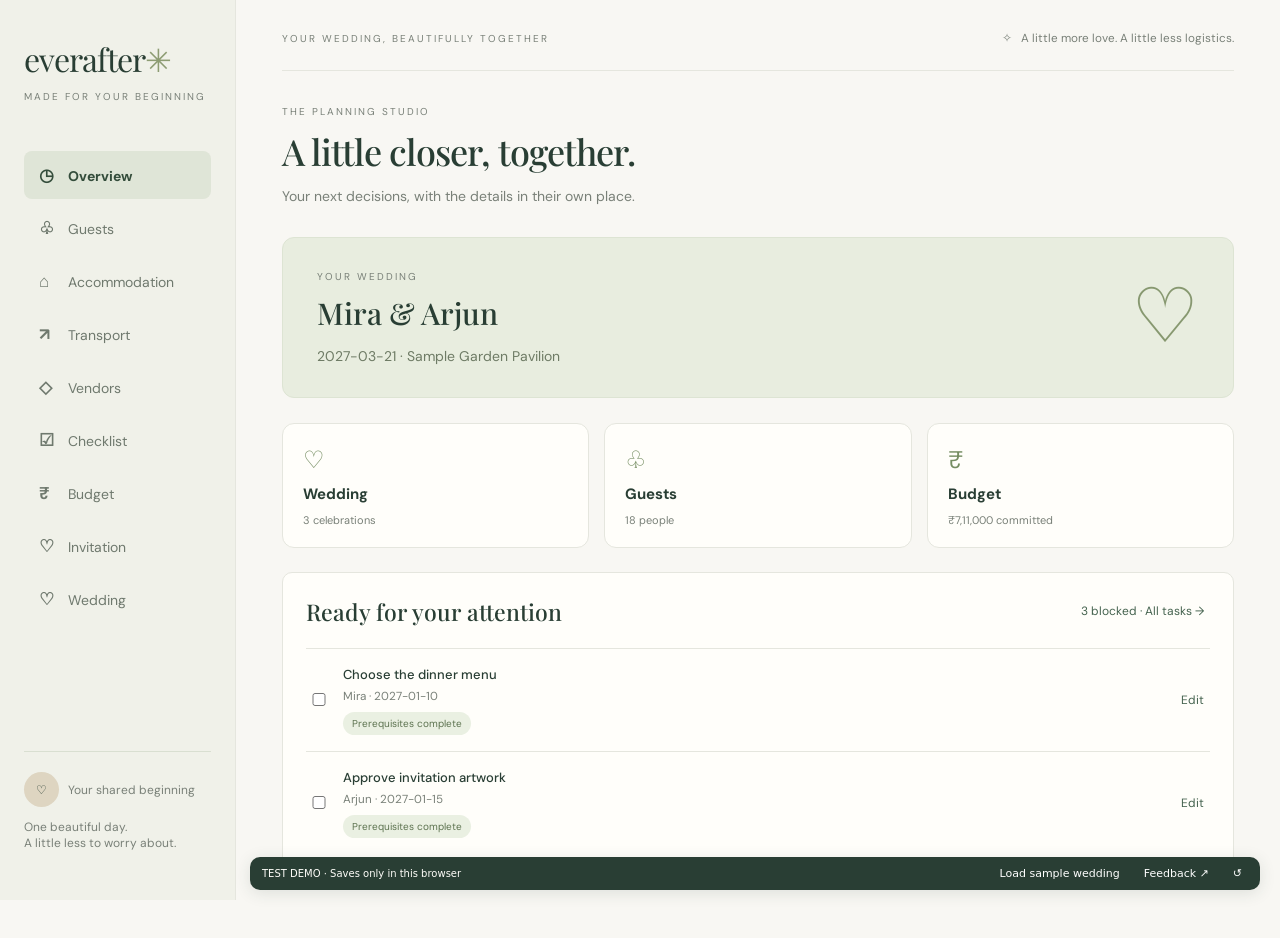
==== commit cb14d830: "Add a complete fictional wedding and non-destructive sample loader" ====
--- a/docs/index.html
+++ b/docs/index.html
@@ -5,19 +5,19 @@
 :root{--bg:#f8f7f3;--ink:#293e34;--muted:#798078;--green:#45634f;--line:#e5e6de;--paper:#fffefa;--peach:#f4e6dc}*{box-sizing:border-box}body{margin:0;background:var(--bg);color:var(--ink);font:14px 'DM Sans',sans-serif}button,input,select,textarea{font:inherit}button{cursor:pointer}aside{width:236px;background:#f0f1e9;position:fixed;inset:0 auto 0 0;padding:37px 24px;display:flex;flex-direction:column;border-right:1px solid var(--line)}.brand{font:32px 'Playfair Display',Georgia,serif;letter-spacing:-1px}.brand span{color:#8d9c73}.tagline{font-size:10px;letter-spacing:2px;text-transform:uppercase;margin:10px 0 43px;color:var(--muted)}nav button{display:block;width:100%;text-align:left;border:0;background:transparent;color:#6f796e;padding:13px 15px;border-radius:8px;margin:5px 0}nav button.active{background:#dfe5d7;color:#344d3b;font-weight:700}nav button b{display:inline-block;width:29px;font-size:17px}.side-bottom{margin-top:auto;border-top:1px solid #d9dfd1;padding-top:20px;font-size:12px;color:var(--muted)}.avatar{display:inline-grid;place-items:center;background:#ded5c1;border-radius:50%;width:35px;height:35px;margin-right:9px;color:var(--ink)}main{margin-left:236px;padding:30px 46px 60px;max-width:1650px}.top{display:flex;justify-content:space-between;align-items:center;border-bottom:1px solid var(--line);padding-bottom:24px;margin-bottom:34px}.eyebrow{font-size:10px;text-transform:uppercase;letter-spacing:2px;color:var(--muted)}.top small{color:var(--muted)}h1,h2,h3{font-family:'Playfair Display',Georgia,serif;font-weight:500}h1{font-size:36px;letter-spacing:-1px;margin:9px 0 10px}h2{font-size:23px;margin:0}h3{font-size:18px;margin:0}.sub{color:var(--muted);line-height:1.7}.heading{display:flex;justify-content:space-between;align-items:center;margin-bottom:28px;gap:16px}.button{border:1px solid var(--line);background:var(--paper);color:var(--ink);padding:11px 17px;border-radius:6px;white-space:nowrap}.primary{background:var(--green);border-color:var(--green);color:white}.hero{background:#e8eddf;border:1px solid #dde4d3;border-radius:12px;padding:32px 34px;display:flex;justify-content:space-between;align-items:center;margin-bottom:25px;overflow:hidden}.hero h2{font-size:30px;margin:10px 0}.hero .art{font-size:76px;color:#879870;line-height:1}.hero p{color:#6e7b65;margin-bottom:0}.stats{display:grid;grid-template-columns:repeat(4,1fr);gap:17px;margin-bottom:28px}.stat,.card{background:var(--paper);border:1px solid var(--line);border-radius:10px;padding:23px}.stat .number{font:32px 'Playfair Display',serif;margin:13px 0 8px}.stat small{color:var(--muted)}.label{font-size:12px;color:#697766}.grid{display:grid;grid-template-columns:1.45fr 1fr;gap:22px}.card-head{display:flex;justify-content:space-between;align-items:center;margin-bottom:21px}.link{border:0;background:none;color:var(--green);font-size:12px}.row{display:flex;gap:12px;align-items:center;padding:16px 0;border-top:1px solid var(--line)}.row:first-child{border-top:0}.row .grow{flex:1}.row small{display:block;color:var(--muted);margin-top:5px}.pill{display:inline-block;font-size:11px;padding:5px 9px;border-radius:20px;background:#eaf0e2;color:#5c724f}.pill.pending{background:#f6ecda;color:#9b7e43}.pill.declined{background:#f4e1dc;color:#a46759}.progress{height:6px;background:#eceee5;border-radius:9px;overflow:hidden;margin:16px 0}.progress i{display:block;height:100%;background:#9caf82}.toolbar{display:flex;gap:10px;flex-wrap:wrap;margin-bottom:20px}.toolbar input{flex:1;min-width:180px}input,select,textarea{border:1px solid #dadfd3;border-radius:5px;background:white;padding:11px;color:var(--ink);width:100%}textarea{min-height:80px}table{width:100%;border-collapse:collapse;text-align:left}th{font-size:10px;letter-spacing:1px;text-transform:uppercase;color:var(--muted);font-weight:500;padding:15px 12px;border-bottom:1px solid var(--line)}td{padding:17px 12px;border-bottom:1px solid var(--line);font-size:13px}td small{display:block;color:var(--muted);margin-top:4px}.table-wrap{overflow:auto}.empty{text-align:center;color:var(--muted);padding:38px 12px;line-height:1.8}.hint{background:#f0f2e8;border-radius:8px;padding:16px;color:#728267;line-height:1.7;font-size:12px;margin-top:20px}.danger{color:#a76455}.actions{display:flex;gap:6px}.actions button{padding:6px 9px;border:1px solid var(--line);border-radius:5px;background:white;color:var(--green);font-size:11px}dialog{border:1px solid var(--line);border-radius:14px;width:560px;max-width:94vw;padding:28px;color:var(--ink)}dialog::backdrop{background:#24372d66;backdrop-filter:blur(3px)}form .fields{display:grid;grid-template-columns:1fr 1fr;gap:16px;margin:24px 0}label{font-size:12px;color:#6f7c6d;display:block}label input,label select,label textarea{margin-top:7px}.wide{grid-column:1/-1}.check{display:flex;align-items:center;gap:8px}.check input{width:auto}.modal-footer{display:flex;justify-content:flex-end;gap:8px}.toast{position:fixed;bottom:24px;right:24px;background:var(--ink);color:white;padding:14px 22px;border-radius:8px;z-index:9;display:none}.invitation{text-align:center;background:#f0e8dc;border:8px double #b9b99c;padding:60px 28px;margin:15px auto;max-width:580px}.invitation h1{font-size:52px}.invitation p{letter-spacing:2px;line-height:2}.guest{max-width:720px;margin:40px auto;padding:24px}.guest h1{text-align:center}.guest .fields{display:grid;gap:18px}.mobile-brand{display:none}@media(max-width:1000px){main{padding:25px}.stats{grid-template-columns:repeat(2,1fr)}.grid{grid-template-columns:1fr}aside{width:195px;padding:30px 15px}main{margin-left:195px}}@media(max-width:700px){aside{position:static;width:100%;padding:20px}.tagline,.side-bottom{display:none}.brand{font-size:28px}nav{display:flex;overflow:auto;margin-top:10px}nav button{width:auto;white-space:nowrap;padding:9px}nav button b{display:none}main{margin:0;padding:22px 16px}.top{display:none}h1{font-size:30px}.hero{padding:23px}.hero .art{display:none}.heading{align-items:flex-start}.stats{gap:10px}.stat{padding:17px}.card{padding:17px}form .fields{grid-template-columns:1fr}.wide{grid-column:auto}}@media print{aside,.top,.heading,.toolbar,.button{display:none}main{margin:0}.invitation{break-inside:avoid}}
 .inv-studio{display:grid;grid-template-columns:minmax(280px,.85fr) minmax(340px,1.15fr);gap:22px;align-items:start}.inv-controls{position:sticky;top:20px}.inv-ideas{display:flex;flex-wrap:wrap;gap:7px}.inv-ideas button{border:1px solid #dfe4d6;background:#f5f6ee;color:#637657;border-radius:20px;padding:8px 10px;font-size:11px}.inv-details{padding:16px;background:#f5f4ef;border-radius:8px;margin-top:21px}.inv-details small{display:block;margin-top:7px;color:var(--muted);line-height:1.5}.inv-notice{font-size:12px;line-height:1.6;background:#faf1e1;border-radius:7px;padding:12px}.inv-canvas{min-height:450px;background:radial-gradient(#dce1d2 .8px,transparent .8px),#f3f3ec;background-size:18px 18px;display:flex;flex-direction:column;align-items:center;justify-content:center;text-align:center;border-radius:8px;padding:30px}.inv-canvas h2{font-size:25px;margin-top:17px}.inv-canvas p{color:var(--muted);line-height:1.8;max-width:370px}.inv-preview-actions{display:flex;flex-wrap:wrap;gap:9px;margin-top:20px}.inv-preview a{text-decoration:none}.inv-artwork{display:block;width:100%;max-height:700px;object-fit:contain;background:#f3f2eb}.inv-gallery{display:grid;grid-template-columns:repeat(auto-fill,minmax(145px,1fr));gap:16px}.inv-saved{border:1px solid var(--line);border-radius:8px;overflow:hidden}.inv-saved.selected{border-color:#6b8557;box-shadow:0 0 0 1px #6b8557}.inv-select{width:100%;padding:0;background:white;border:0;text-align:left;color:var(--ink)}.inv-select img,.inv-thumb{width:100%;height:185px;object-fit:contain;background:#f1f0e7}.inv-thumb{display:flex;flex-direction:column;align-items:center;justify-content:center;font-size:35px;color:#9aa68c}.inv-thumb small{font-size:11px;margin-top:12px}.inv-select p{padding:0 12px;line-height:1.6;font-size:12px;display:-webkit-box;-webkit-line-clamp:2;-webkit-box-orient:vertical;overflow:hidden}.inv-saved-footer{display:flex;justify-content:space-between;align-items:center;padding:9px;color:var(--muted);font-size:11px}.button:disabled{opacity:.55;cursor:wait}.inv-orbit{font-size:65px;color:#92a67f;animation:inv-pulse 2s infinite}@keyframes inv-pulse{50%{opacity:.3;transform:scale(.85)}}@media(prefers-reduced-motion:reduce){.inv-orbit{animation:none}}@media(max-width:1100px){.inv-studio{grid-template-columns:1fr}.inv-controls{position:static}.inv-canvas{min-height:360px}}@media print{body:has(#inv-print) *{visibility:hidden}body:has(#inv-print) #inv-print,body:has(#inv-print) #inv-print *{visibility:visible}#inv-print{position:absolute;inset:0;width:100%;height:100%}.inv-artwork{max-height:100%;height:100%;object-fit:contain}.inv-controls,.inv-gallery,.inv-preview-actions{display:none}}
 .org-tier-grid{display:grid;grid-template-columns:repeat(auto-fit,minmax(210px,1fr));gap:15px;margin-bottom:20px}.org-tier{text-align:left;color:var(--ink);cursor:pointer;transition:background .15s}.org-tier:hover,.org-tier.chosen{background:#edf1e4;border-color:#9aaf83}.org-tier h3{margin:13px 0 8px;font-size:20px}.org-tier p{font-size:12px;min-height:40px}.org-tier-bottom{display:flex;gap:10px;justify-content:space-between;align-items:center}.org-tier-bottom strong{font-size:22px}.org-tier-bottom strong small{font-size:11px;font-weight:400;color:var(--muted)}.org-tier-bottom .pill{font-size:9px;padding:4px 6px}.org-category-row{display:flex;flex-wrap:wrap;align-items:center;gap:9px;margin:0 0 24px}.org-category-row .eyebrow{margin-right:5px}#org-selection{margin-left:auto;display:flex;align-items:center;gap:6px}@media(max-width:700px){#org-selection{margin-left:0}.org-tier p{min-height:0}}
-</style><link rel="stylesheet" href="./mobile.css?v=feedback-20261102"><link rel="stylesheet" href="./planning.css?v=feedback-20261102"></head><body>
+</style><link rel="stylesheet" href="./mobile.css?v=samples-20261102"><link rel="stylesheet" href="./planning.css?v=samples-20261102"></head><body>
 <aside><div class="brand">everafter<span>✳</span></div><div class="tagline">Made for your beginning</div><nav id="nav"></nav><div class="side-bottom"><span class="avatar">♡</span>Your shared beginning<br><p>One beautiful day.<br>A little less to worry about.</p></div></aside>
 <main><div class="top"><span class="eyebrow">Your wedding, beautifully together</span><small>✧ &nbsp; A little more love. A little less logistics.</small></div><div id="app"></div></main>
 <dialog id="modal"><form id="form"><h2 id="modal-title"></h2><div class="fields" id="fields"></div><div class="modal-footer"><button type="button" class="button" onclick="document.querySelector('dialog').close()">Cancel</button><button class="button primary">Save details</button></div></form></dialog><div id="toast" class="toast" role="status"></div>
-<script src="./demo-config.js?v=feedback-20261102"></script>
-<script src="./checklist-templates.js?v=feedback-20261102"></script>
-<script src="./planner-demo.js?v=feedback-20261102"></script>
-<script src="./demo-api.js?v=feedback-20261102"></script>
-<script src="./invitation.js?v=feedback-20261102"></script>
-<script src="./organization.js?v=feedback-20261102"></script>
-<script src="./contacts.js?v=feedback-20261102"></script>
-<script src="./mobile.js?v=feedback-20261102"></script>
-<script src="./planning.js?v=feedback-20261102"></script>
+<script src="./demo-config.js?v=samples-20261102"></script>
+<script src="./checklist-templates.js?v=samples-20261102"></script>
+<script src="./planner-demo.js?v=samples-20261102"></script>
+<script src="./demo-api.js?v=samples-20261102"></script>
+<script src="./invitation.js?v=samples-20261102"></script>
+<script src="./organization.js?v=samples-20261102"></script>
+<script src="./contacts.js?v=samples-20261102"></script>
+<script src="./mobile.js?v=samples-20261102"></script>
+<script src="./planning.js?v=samples-20261102"></script>
 <script>
 const $=s=>document.querySelector(s), esc=v=>String(v??'').replace(/[&<>"']/g,c=>({'&':'&amp;','<':'&lt;','>':'&gt;','"':'&quot;',"'":'&#39;'}[c]));
 let data={guests:[],tasks:[],vendors:[],rides:[],settings:[]},page='Overview',query='',filter='All';
